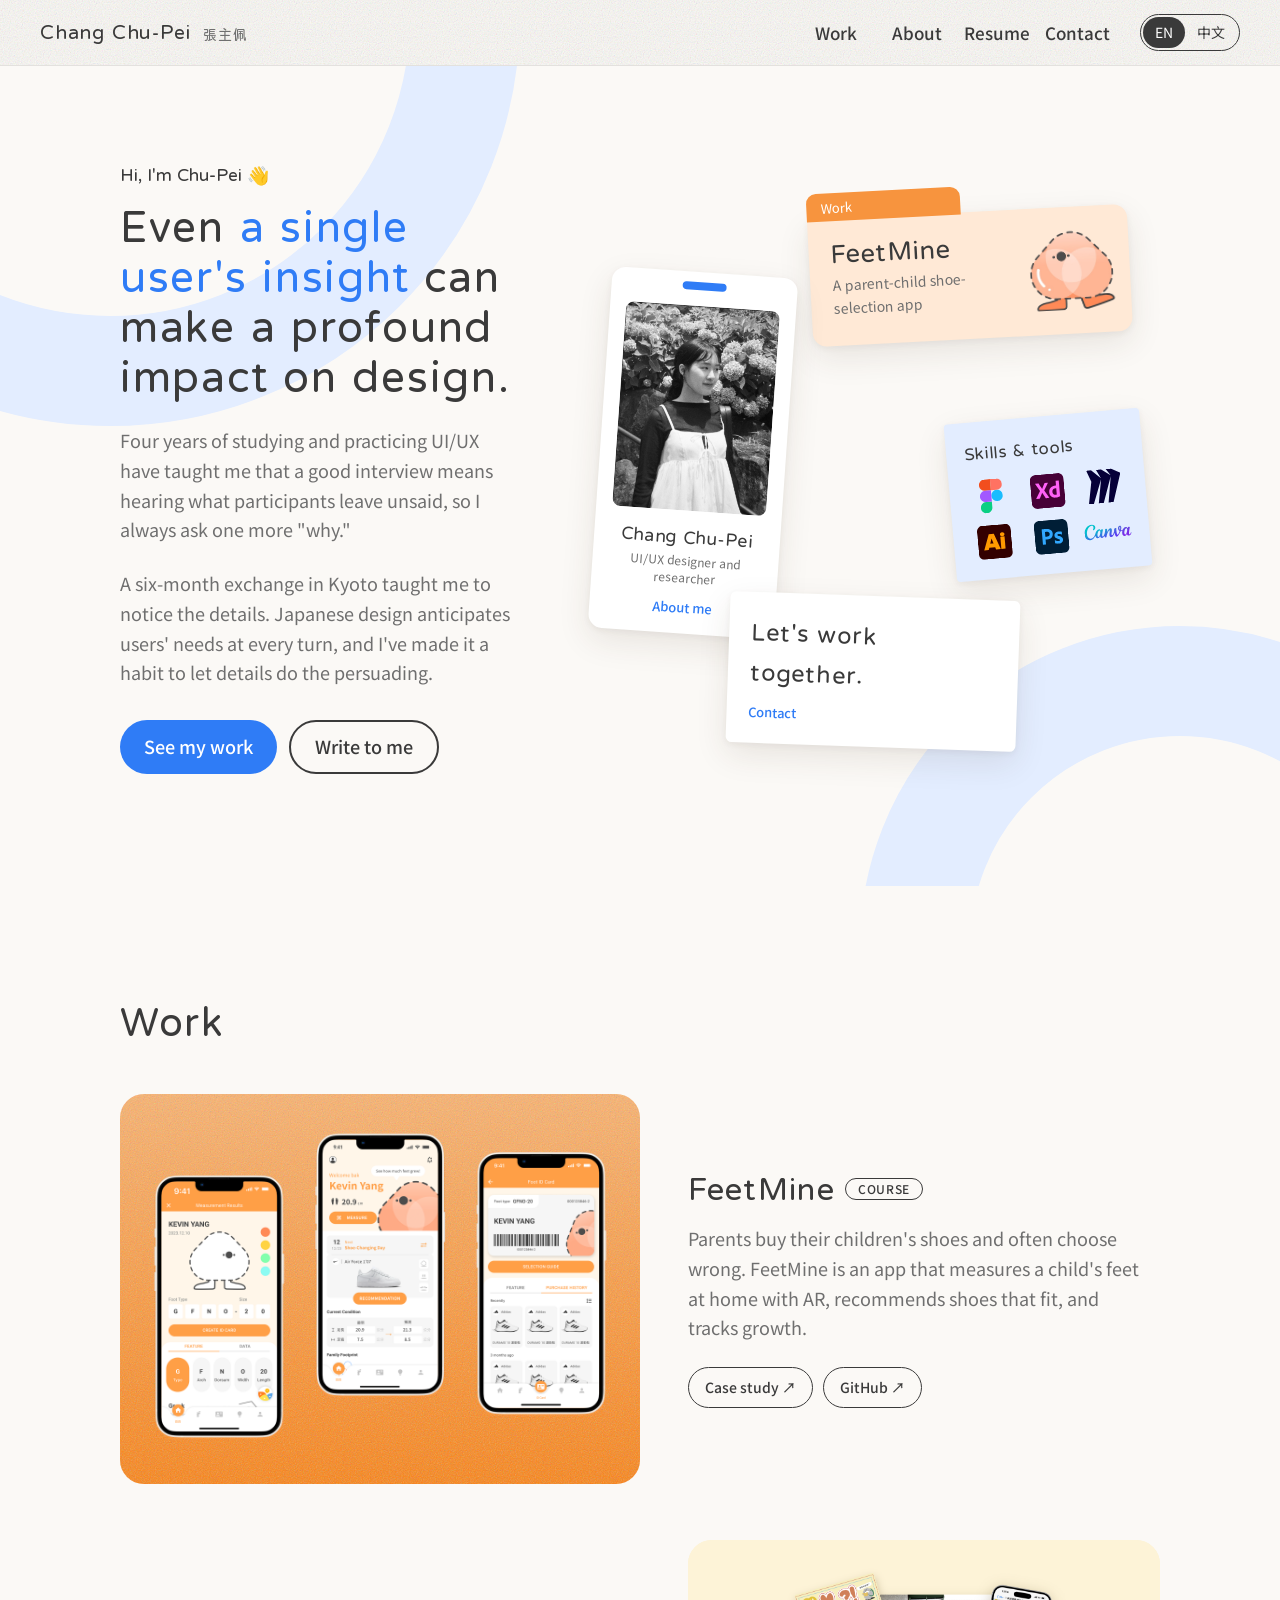
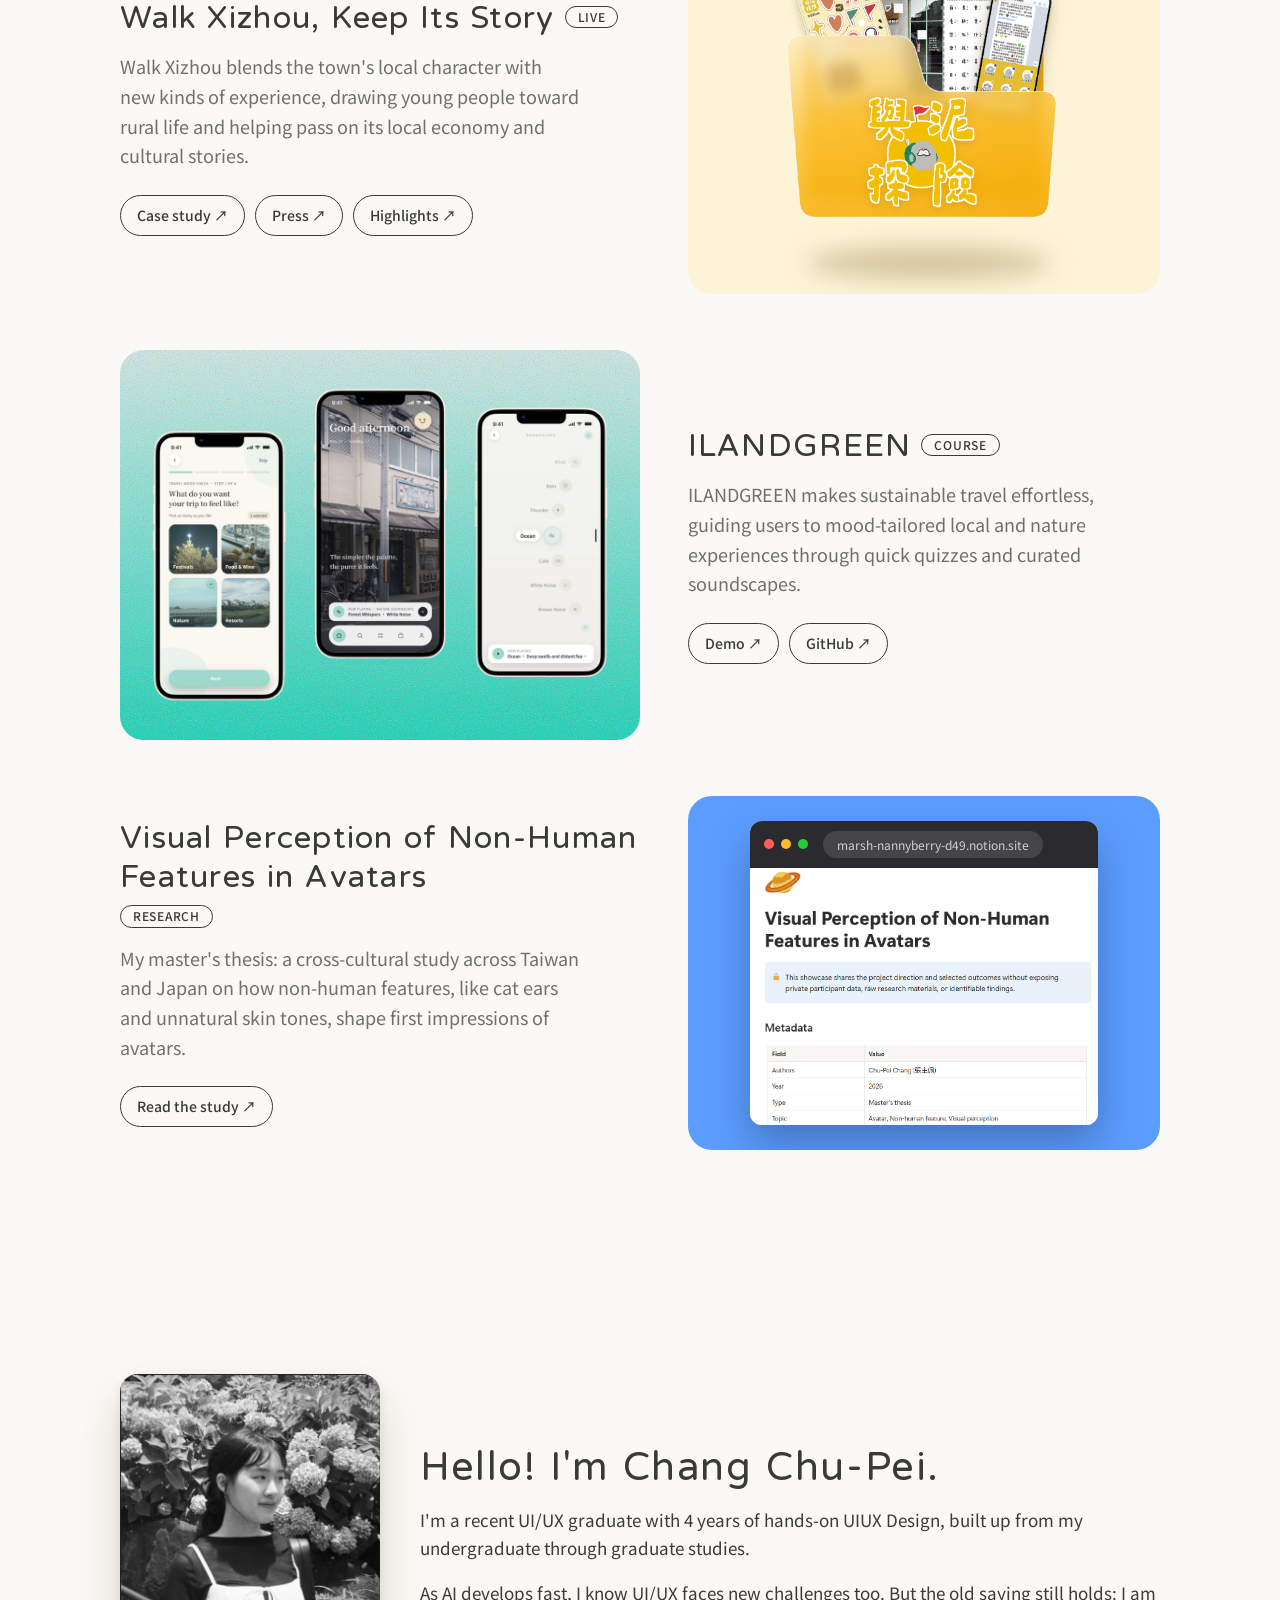
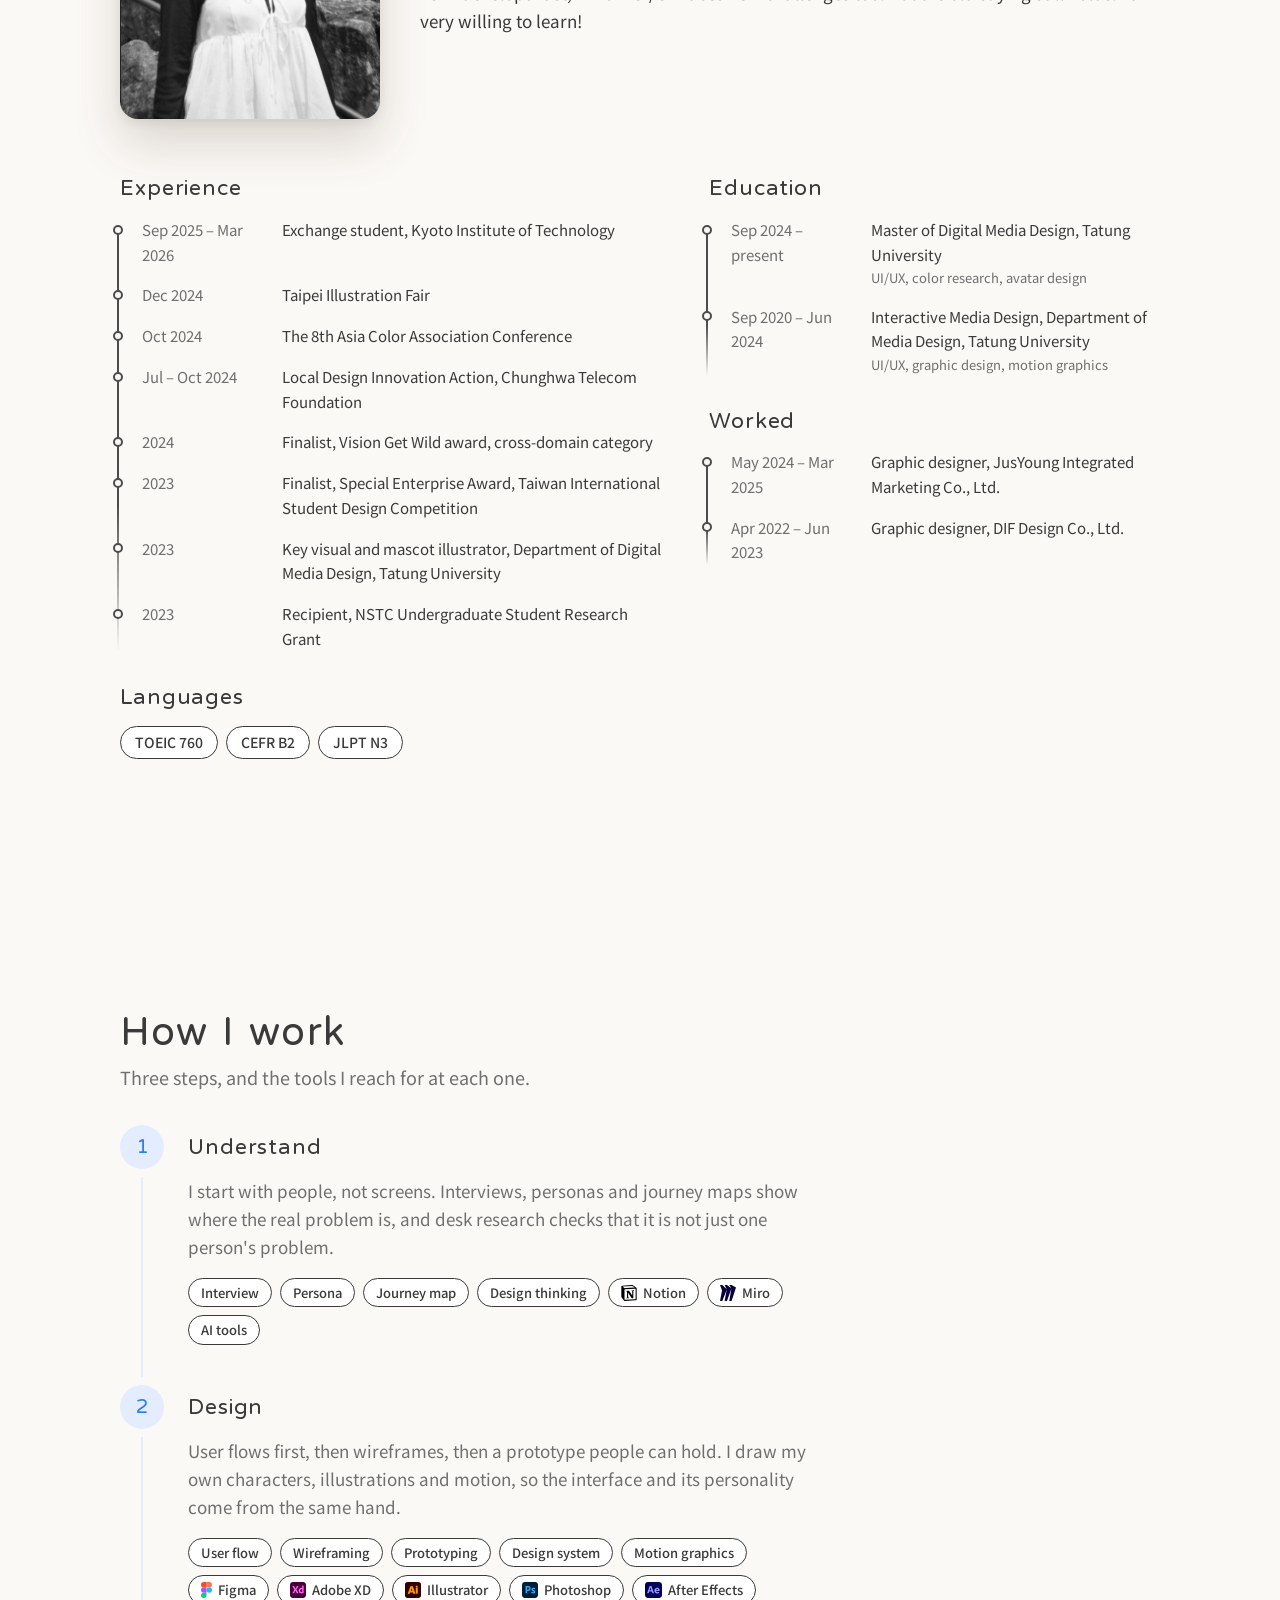
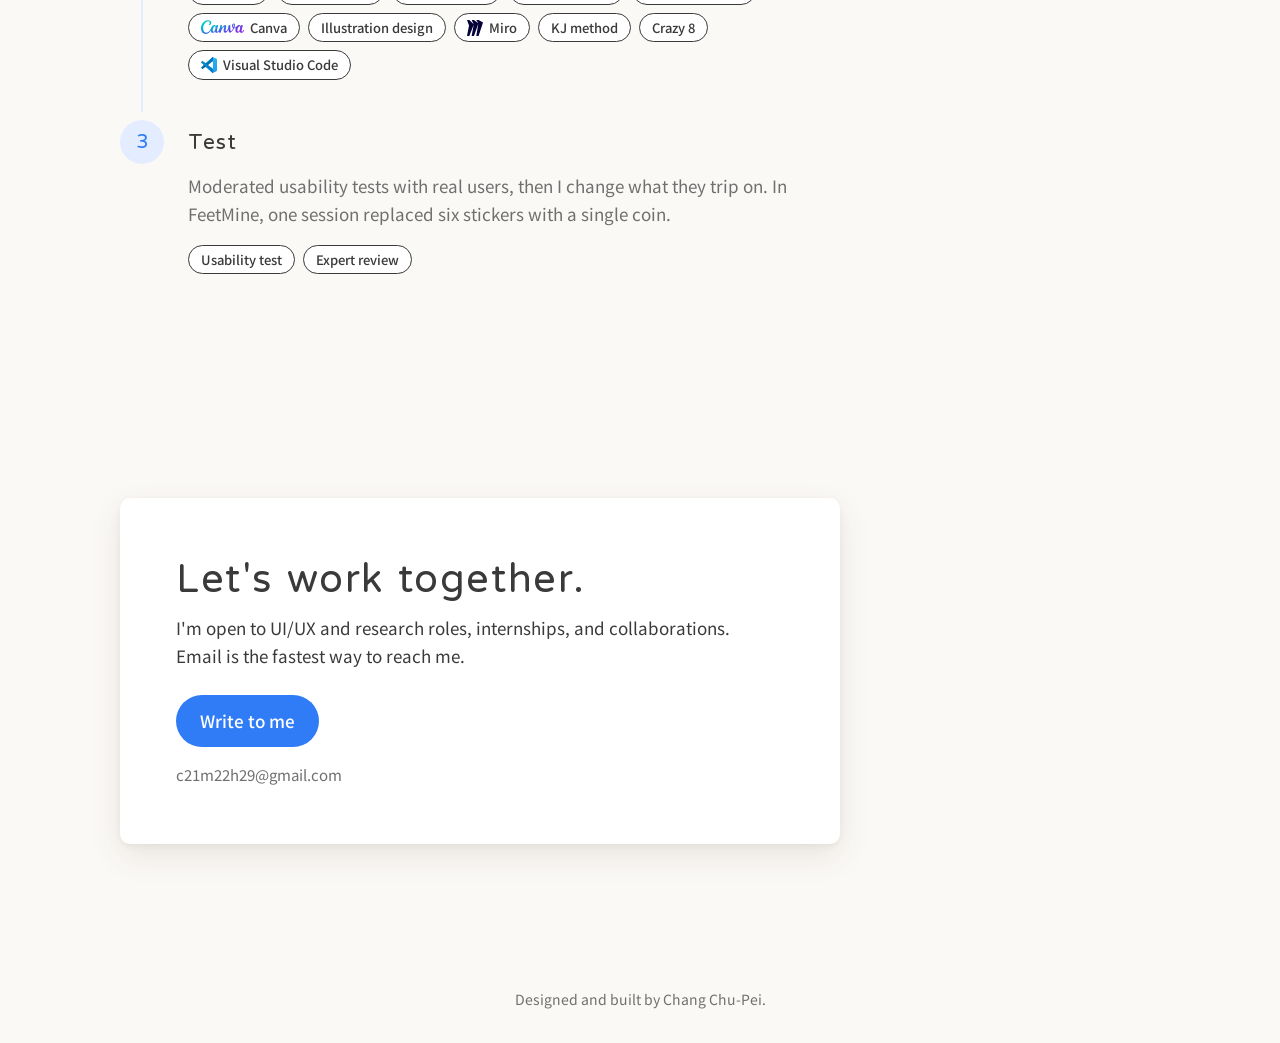
==== index.html @ 6559df9b "Move the loose root into folders The root held 22 entries: page files, scripts, stylesheets, a stray" ====
<!DOCTYPE html>
<html lang="en">
<head>
  <meta charset="utf-8">
  <meta name="viewport" content="width=device-width, initial-scale=1">
  <title>Chang Chu-Pei 張主佩, UI/UX designer and researcher</title>
  <meta name="description" content="Portfolio of Chang Chu-Pei, UI/UX designer and researcher in Taipei.">
  <link rel="preconnect" href="https://fonts.gstatic.com" crossorigin>
  <link href="https://fonts.googleapis.com/css2?family=Huninn&family=Noto+Sans+TC:wght@400;500&display=swap" rel="stylesheet">
  <link rel="stylesheet" href="css/style.css">
</head>
<body>
  <!-- The home page: the desk, the list of projects, and the profile (about, skills, contact).
       Every element with data-text="a.b.c" gets its words from content.js (data-html for the one string with <em> in it).
       Lists (project cards, timeline, skills) are drawn by home.js into the empty elements with an id. -->

  <a class="skip" href="#work" data-text="site.skip"></a>

  <!-- The top bar and the footer are drawn by renderChrome() in site.js, so they exist once
       for the whole site rather than four times. Leave these two elements empty. -->
  <header class="topbar"></header>

  <main id="top">

    <!-- The desk. Four objects, each one leads to a section. On wide screens you can drag them. -->
    <section class="desk" aria-labelledby="headline">
      <div class="wrap desk-grid">
        <div class="desk-copy">
          <p class="greeting" data-text="desk.greeting"></p>
          <h1 id="headline" data-html="desk.headline"></h1>
          <div id="desk-intro"></div>
          <p class="actions">
            <a class="button" href="#work" data-text="desk.cta"></a>
            <a class="button outline" href="#contact" data-text="contact.button"></a>
          </p>
        </div>

        <div class="desk-objects">
          <!-- The folder shows the featured project (the first one in content.js). The mascot is a sticker. -->
          <a class="object folder" href="#work" draggable="false">
            <span class="folder-tab" data-text="work.title"></span>
            <span class="folder-title" data-text="project.name"></span>
            <span class="folder-title folder-title-zh" data-text="project.nameZh"></span>
            <span class="folder-caption" data-text="project.summary"></span>
            <img class="folder-mascot" src="img/site/mascot.png" width="363" height="342" alt="" draggable="false">
          </a>

          <a class="object badge" href="#about" draggable="false">
            <img src="img/site/profile.jpg" width="527" height="700" data-alt="about.photoAlt" alt="" draggable="false">
            <span class="badge-name" data-text="site.name"></span>
            <span class="badge-role" data-text="site.role"></span>
            <span class="object-link" data-text="desk.badge.tab"></span>
          </a>

          <a class="object note" href="#skills" draggable="false">
            <span class="note-title" data-text="desk.note.tab"></span>
            <ul class="note-logos" id="note-logos"></ul>
          </a>

          <a class="object postcard" href="#contact" draggable="false">
            <span class="postcard-body" data-text="desk.postcard.body"></span>
            <span class="object-link" data-text="desk.postcard.tab"></span>
          </a>
        </div>
      </div>
    </section>

    <!-- Work: one full-width section per project, image on one side and the title, badge, blurb and links on the other. -->
    <section id="work" class="section" aria-labelledby="work-title">
      <div class="wrap">
        <h2 id="work-title" data-text="work.title"></h2>
        <div class="work-list" id="work-grid"></div>
      </div>
    </section>

    <section id="about" class="section" aria-labelledby="about-title">
      <div class="wrap">
        <div class="about-grid">
          <figure><img src="img/site/profile.jpg" width="527" height="700" data-alt="about.photoAlt" alt=""></figure>
          <div>
            <h2 id="about-title" data-text="about.greeting"></h2>
            <div id="bio"></div>
          </div>
        </div>
        <div class="cv">
          <div>
            <h3 data-text="about.experienceTitle"></h3>
            <ol class="timeline" id="experience"></ol>
            <h3 data-text="about.languagesTitle"></h3>
            <ul class="tags" id="languages"></ul>
          </div>
          <div>
            <h3 data-text="about.educationTitle"></h3>
            <ol class="timeline" id="education"></ol>
            <h3 data-text="about.workTitle"></h3>
            <ol class="timeline" id="work-history"></ol>
          </div>
        </div>
      </div>
    </section>

    <section id="skills" class="section" aria-labelledby="skills-title">
      <div class="wrap">
        <h2 id="skills-title" data-text="skills.title"></h2>
        <p class="lead" data-text="skills.lead"></p>
        <ol class="steps" id="steps"></ol>
      </div>
    </section>

    <section id="contact" class="section" aria-labelledby="contact-title">
      <div class="wrap">
        <div class="postcard-big">
          <h2 id="contact-title" data-text="contact.title"></h2>
          <p data-text="contact.body"></p>
          <a class="button" id="mail-link" href="#"><span data-text="contact.button"></span></a>
          <p class="email" data-text="site.email"></p>
        </div>
      </div>
    </section>

  </main>

  <footer></footer>

  <script src="js/content.js"></script>
  <script src="js/site.js"></script>
  <script src="js/home.js"></script>
</body>
</html>
---- css/style.css ----
/* style.css — colors, fonts and layout for the whole site.
   The variables at the top are the design tokens. Change a color here and it changes everywhere.
   Rules are written for phones first. The @media (min-width: …) blocks at the end add the wider layouts. */

:root {
  --paper: #fbf9f6;
  --ink: #3a3a3a;
  --ink-soft: #6f6f6f;
  --line: rgba(58, 58, 58, 0.12);
  --card: #ffffff;
  --blue: #2f7cf6;                  /* the site's own colour */
  --blue-wash: #e3edff;
  --accent: var(--blue);            /* the current section's colour; project pages and cards set their own */
  --accent-wash: var(--blue-wash);
  --shadow: 0 12px 32px rgba(70, 50, 30, 0.10), 0 2px 6px rgba(70, 50, 30, 0.06);
  --shadow-lifted: 0 24px 48px rgba(70, 50, 30, 0.18), 0 4px 10px rgba(70, 50, 30, 0.08);
  --font-display: "Huninn", "Noto Sans TC", system-ui, sans-serif;
  --font-body: "Noto Sans TC", system-ui, sans-serif;
  --radius: 18px;
  --gutter: clamp(16px, 4vw, 40px);
  /* A tileable grain, for glass panels and coloured backgrounds. Each place that uses it sets its own opacity. */
  --noise: url("data:image/svg+xml,%3Csvg xmlns='http://www.w3.org/2000/svg'%3E%3Cfilter id='n'%3E%3CfeTurbulence type='fractalNoise' baseFrequency='0.85' numOctaves='3' stitchTiles='stitch'/%3E%3C/filter%3E%3Crect width='100%25' height='100%25' filter='url(%23n)'/%3E%3C/svg%3E");
}

/* ---------- Base ---------- */

*, *::before, *::after { box-sizing: border-box; }
html { scroll-behavior: smooth; }
body {
  margin: 0;
  font: 400 17px/1.65 var(--font-body);
  color: var(--ink);
  background: var(--paper);
}
img { max-width: 100%; height: auto; display: block; }
figure { margin: 0; }
ul, ol { margin: 0; padding: 0; list-style: none; }
h1, h2, h3, h4,
.brand, .folder-title, .badge-name, .note-title, .postcard-body {
  font-family: var(--font-display);
  letter-spacing: 0.04em;
}
h1, h2, h3, h4 { font-weight: 400; line-height: 1.2; margin: 0; }
h1 { font-size: clamp(32px, 3.4vw, 48px); line-height: 1.15; }
h2 { font-size: clamp(28px, 3.4vw, 40px); }
h3 { font-size: 26px; }
h4 { font-size: 21px; }
p { margin: 0 0 1em; max-width: 64ch; }
a { color: var(--accent); }
button { font: inherit; color: inherit; }
:focus-visible { outline: 3px solid var(--accent); outline-offset: 3px; }

.wrap { max-width: 1120px; margin-inline: auto; padding-inline: var(--gutter); }
.section { padding-block: clamp(64px, 9vw, 112px); }

.skip {
  position: absolute; top: -60px; left: 16px; z-index: 100;
  padding: 8px 14px; border-radius: 8px; background: var(--ink); color: #fff;
}
.skip:focus { top: 12px; }

/* ---------- Top bar ---------- */

.topbar {
  position: sticky; top: 0; z-index: 50;
  display: flex; flex-wrap: wrap; align-items: center; gap: 12px 24px;
  padding: 14px var(--gutter);
  background: color-mix(in srgb, var(--paper) 50%, transparent);
  backdrop-filter: blur(16px);
  -webkit-backdrop-filter: blur(16px);
  border-bottom: 1px solid var(--line);
}
/* A little grain over the glass blur, so the bar reads as textured rather than flat. */
.topbar::before {
  content: "";
  position: absolute; inset: 0; z-index: -1;
  background-image: var(--noise);
  background-size: 200px 200px;
  opacity: 0.3;
  pointer-events: none;
}
/* The name at the left; the section links and the language switch together at the right.
   The links have a fixed width, so the switch stays put when the words change length. */
.brand { margin-right: auto; font-size: 20px; color: var(--ink); text-decoration: none; }
.brand small { font-size: 14px; color: var(--ink-soft); margin-left: 6px; }
.topbar nav { display: flex; gap: 4px; }
.topbar nav a { min-width: 4.5em; padding: 4px 0; text-align: center; color: var(--ink); text-decoration: none; font-weight: 500; }
.topbar nav a:hover { color: var(--blue); }
.lang { display: flex; padding: 2px; border: 1.5px solid var(--ink); border-radius: 999px; }
.lang button { padding: 4px 12px; border: 0; border-radius: 999px; background: none; font-size: 14px; cursor: pointer; }
.lang button[aria-pressed="true"] { background: var(--ink); color: #fff; }
/* On phones the name takes the first row; the links and the language switch share the second. */
@media (max-width: 639px) {
  .topbar { gap: 8px 12px; }
  .brand { flex-basis: 100%; }
  .topbar nav { gap: 12px; font-size: 15px; }
  .topbar nav a { min-width: 0; }
  .lang { margin-left: auto; }
  .lang button { padding: 4px 10px; }
}

/* ---------- The desk ---------- */

.desk, .project { position: relative; overflow: hidden; }
.desk-grid { display: grid; gap: 40px; padding-block: 48px; }
.desk-copy { position: relative; z-index: 1; }
.desk-copy p { margin-top: 24px; font-size: 18px; color: var(--ink-soft); max-width: 40ch; }
.desk-copy .greeting { margin: 0 0 12px; font-family: var(--font-display); color: var(--ink); }
h1 em { font-style: normal; color: var(--blue); }
.actions { display: flex; flex-wrap: wrap; gap: 12px; }

/* The big pale rings behind the desk and the project, like the arcs in the FeetMine slides. */
.desk::before, .desk::after, .project::before {
  content: ""; position: absolute; pointer-events: none;
  border-radius: 50%; border: 110px solid var(--accent-wash);
}
.desk::before { width: 820px; height: 820px; top: -460px; left: -300px; }
.desk::after { width: 640px; height: 640px; bottom: -380px; right: -220px; }
.project::before { width: 720px; height: 720px; top: -320px; right: -300px; }

/* On phones the four objects form a grid. On wide screens (end of file) they scatter across the desk. */
.desk-objects { position: relative; z-index: 1; display: grid; grid-template-columns: 1fr 1fr; gap: 18px; }

/* One object on the desk. It is a link, so it also works with the keyboard. */
.object {
  position: relative; display: block;
  color: var(--ink); text-decoration: none;
  background: var(--card); box-shadow: var(--shadow);
  transition: box-shadow 0.2s, scale 0.2s;
}
.object:hover, .object:focus-visible, .object.lifted { scale: 1.03; box-shadow: var(--shadow-lifted); }
.object.lifted { cursor: grabbing; scale: 1.05; }
.object-link { display: block; margin-top: 10px; font-size: 13px; font-weight: 500; color: var(--blue); }
.folder-title, .folder-caption, .badge-name, .badge-role, .note-title, .postcard-body { display: block; }
@keyframes drop {
  from { opacity: 0; translate: 0 -40px; rotate: 0deg; }
}
/* The bob uses transform, not translate, because dragging sets translate by hand (home.js). */
@keyframes float {
  50% { transform: translateY(-7px); }
}

/* The work folder. home.js gives it the newest project's colours. */
.folder {
  grid-column: 1 / -1;
  padding: 22px 22px 26px;
  border-radius: 0 14px 14px 14px;
  background: var(--accent-wash);
}
.folder::before {
  content: ""; position: absolute; top: -26px; left: 0;
  width: 48%; height: 28px;
  background: var(--accent); border-radius: 10px 10px 0 0;
}
.folder-tab { position: absolute; top: -22px; left: 14px; font-size: 13px; color: #fff; }
.folder-title { max-width: 66%; font-size: 26px; line-height: 1.1; }
html[lang="en"] .folder-title-zh { display: none; } /* the Chinese project name only shows in the Chinese version */
.folder-caption { margin-top: 4px; font-size: 14px; color: var(--ink-soft); max-width: 62%; }
.folder-mascot { position: absolute; right: 16px; top: 0; bottom: 0; margin: auto 0; width: 84px; } /* top and bottom 0 with auto margins: centred in the folder */

/* The lanyard badge. */
.badge { padding: 28px 16px 16px; border-radius: 14px; text-align: center; }
.badge::before {
  content: ""; position: absolute; top: 10px; left: 50%; translate: -50% 0;
  width: 44px; height: 8px; border-radius: 4px; background: var(--blue);
}
.badge img { width: 100%; aspect-ratio: 3 / 4; object-fit: cover; border-radius: 8px; margin-top: 6px; }
.badge-name { margin-top: 12px; font-size: 18px; }
.badge-role { font-size: 12px; line-height: 1.4; color: var(--ink-soft); }

/* The sticky note: a title and a grid of tool logos. */
.note { display: grid; grid-template-rows: auto 1fr; padding: 18px 18px 20px; border-radius: 4px; background: var(--blue-wash); }
.note-title { margin-bottom: 12px; font-size: 17px; }
.note-logos { display: grid; grid-template-columns: repeat(2, 1fr); gap: 12px 10px; align-content: space-evenly; } /* on phones the card is as tall as the badge beside it, so the logos spread out to fill it */
.note-logos img { width: 100%; height: 48px; object-fit: contain; } /* contain: the Canva wordmark is wide, the others are square */

/* The postcard. */
.postcard { grid-column: 1 / -1; padding: 20px 22px; border-radius: 6px; }
.postcard-body { font-size: 24px; }

/* ---------- Work: one full-width section per project (home page) ---------- */

#work-title { margin-bottom: 48px; }
.lead { margin: 8px 0 32px; font-size: 18px; color: var(--ink-soft); }
.work-list { display: flex; flex-direction: column; gap: 56px; }
/* One project: its image, then its title, status, blurb and links. Side by side on wider screens (below). */
.work-item { display: grid; gap: 24px; }
.work-visual {
  position: relative;
  display: flex; align-items: center; justify-content: center;
  aspect-ratio: 4 / 3; border-radius: 24px; overflow: hidden;
  text-decoration: none; color: inherit; /* it's a link now, wrapping the image */
}
.work-visual img { position: relative; z-index: 1; width: 100%; height: 100%; transition: transform 300ms ease-out; }
.work-visual:hover img { transform: scale(1.05); } /* the frame above clips it, like a Figma dissolve-timed hover */
/* A grainy backdrop behind a project image with transparent areas, like FeetMine's cut-out phone screens. */
.work-visual.has-noise::before {
  content: "";
  position: absolute; inset: 0;
  background-image: var(--noise);
  background-size: 200px 200px;
  opacity: var(--noise-opacity, 0.4);
  pointer-events: none;
}
.work-visual-fallback {
  display: flex; align-items: center; justify-content: center;
  width: 100%; height: 100%; padding: 16px;
  font-family: var(--font-display); font-size: clamp(22px, 3vw, 30px); letter-spacing: 0.04em;
  color: #fff; text-align: center;
}
/* A browser-window mockup, for a project shown as a live page (e.g. a Notion write-up) rather than app screens. */
.browser-mock {
  height: 86%; aspect-ratio: 939 / 823;
  display: flex; flex-direction: column;
  background: #fff; border-radius: 12px; overflow: hidden;
  box-shadow: 0 20px 40px rgba(0, 0, 0, 0.25);
}
.browser-mock-bar { display: flex; align-items: center; gap: 7px; padding: 10px 14px; background: #2b2b2f; flex-shrink: 0; }
.browser-mock-dot { width: 10px; height: 10px; border-radius: 50%; }
.browser-mock-url {
  margin-left: 8px; padding: 4px 14px; border-radius: 999px;
  background: rgba(255, 255, 255, 0.12); color: rgba(255, 255, 255, 0.75);
  font-size: 12px; font-family: var(--font-body);
}
.browser-mock img { display: block; width: 100%; height: auto; }
.work-body h3 { display: flex; flex-wrap: wrap; align-items: center; gap: 10px; font-size: clamp(24px, 3vw, 32px); }
.work-body p { margin: 16px 0 0; color: var(--ink-soft); font-size: 18px; max-width: 46ch; }
.badge-pill {
  padding: 3px 12px; border: 1.5px solid var(--ink); border-radius: 999px;
  font-family: var(--font-body); font-size: 12px; font-weight: 500; letter-spacing: 0.06em;
}
.work-links { display: flex; flex-wrap: wrap; gap: 10px; margin-top: 24px; }
.pill-link {
  padding: 8px 16px; border: 1.5px solid var(--ink); border-radius: 999px;
  color: var(--ink); font-size: 14px; font-weight: 500; text-decoration: none;
}
.pill-link:hover { background: var(--paper); }

/* ---------- Work: a project page ---------- */

/* project.js sets --accent and --accent-wash on .project from content.js. */
.project > .wrap { position: relative; }
.back { display: inline-block; margin-bottom: 28px; font-weight: 500; }

/* The hero: an eyebrow, the project's headline and blurb, and a stats card (project.stats). */
.case-hero { display: grid; gap: 28px; margin-bottom: 40px; }
.case-hero .actions { margin-top: 8px; }
.case-eyebrow {
  margin: 0 0 12px; font-family: var(--font-body); font-size: 13px; font-weight: 700;
  letter-spacing: 0.08em; text-transform: uppercase; color: var(--accent);
}
.case-meta {
  align-self: start; padding: 24px; border-radius: var(--radius);
  background: var(--card); border: 1px solid var(--line); box-shadow: var(--shadow);
}
.case-meta dt { font-size: 12px; font-weight: 700; letter-spacing: 0.06em; text-transform: uppercase; color: var(--accent); }
.case-meta dt:not(:first-child) { margin-top: 16px; }
.case-meta dd { margin: 4px 0 0; font-size: 16px; }

.cover { margin-bottom: 64px; }
.tags { display: flex; flex-wrap: wrap; gap: 8px; margin-bottom: 24px; }
.tags li { padding: 4px 14px; border: 1.5px solid var(--ink); border-radius: 999px; background: var(--card); font-size: 14px; font-weight: 500; }
.tags img { display: inline; height: 16px; width: auto; margin-right: 6px; vertical-align: -3px; } /* width: auto lets the Canva wordmark be wide */
.cover img, .about-grid img { border-radius: var(--radius); box-shadow: var(--shadow-lifted); }

/* The phases, one after another. The links at the top glide to each one (site.js). */
.phase-nav { display: flex; flex-wrap: wrap; gap: 8px; margin-bottom: 40px; }
.phase-nav a { padding: 10px 18px; border-radius: 10px; background: var(--accent-wash); color: var(--ink); font-weight: 500; text-decoration: none; }
.phase-nav a:hover { background: var(--accent); color: #fff; }
/* Editorial layout: plain text and CSS/SVG blocks, one after another, no card wrapping the section. */
.phase + .phase { margin-top: 80px; padding-top: 80px; border-top: 1px solid var(--line); }
.phase h3 { margin-bottom: 20px; max-width: 34ch; font-size: clamp(24px, 3vw, 32px); }
.phase-mark {
  display: block; margin-bottom: 10px; font-family: var(--font-body); font-size: 13px; font-weight: 700;
  letter-spacing: 0.08em; text-transform: uppercase; color: var(--accent);
}
.points { display: grid; gap: 12px; margin-bottom: 28px; max-width: 70ch; }
.points li { position: relative; padding-left: 22px; }
.points li::before { content: ""; position: absolute; left: 0; top: 0.6em; width: 9px; height: 9px; border-radius: 50%; background: var(--accent); }
.figures { display: grid; gap: 24px; margin: 32px 0; } /* an exempt real photo or screenshot; a click opens it full size */
.figures img { width: 100%; border-radius: var(--radius); box-shadow: var(--shadow); }
.figures a:hover img { box-shadow: var(--shadow-lifted); }

/* The closing call to action, reusing the site's own contact copy. */
.case-cta { margin-top: 40px; padding: clamp(40px, 6vw, 72px) var(--gutter); border-radius: 32px; background: var(--accent-wash); text-align: center; }
.case-cta .case-eyebrow { text-align: center; }
.case-cta h2 { margin: 0 auto 16px; max-width: 20ch; }
.case-cta .lead { margin-inline: auto; max-width: 50ch; }
.case-cta .actions { justify-content: center; margin-top: 8px; }
.case-cta .button { background: var(--accent); }
.case-cta .button:hover { background: color-mix(in srgb, var(--accent) 85%, black); }

/* ---------- About ---------- */

.about-grid { display: grid; gap: 40px; align-items: center; margin-bottom: 56px; }
.about-grid figure { max-width: 260px; }
.about-grid h2 { margin-bottom: 16px; }
/* Overrides the generic p{max-width:64ch} above, which wrapped bio text ~150px short of the grid column. */
#bio p { max-width: none; }
.cv { display: grid; gap: 48px; }
.cv h3 { margin: 0 0 16px; font-size: 22px; }
.cv h3:not(:first-child) { margin-top: 32px; }
.timeline { display: grid; gap: 16px; padding-left: 22px; position: relative; }
/* The connecting line: a pseudo-element (not border-left) so it can start at the first
   dot's own centre — dots sit at li::before's left:-29px/top:0.45em below — instead of
   running the full height of the box and overshooting above the first dot. */
.timeline::before {
  content: ""; position: absolute; left: -3px; width: 2px;
  top: calc(0.45em + 5px); bottom: 0;
  background: #4C4C4C;
}
/* Masks the bottom of that line to var(--paper), so it reads as a fade instead of a hard stop. */
.timeline::after {
  content: ""; position: absolute; left: -3px; width: 2px;
  top: calc(0.45em + 5px); bottom: 0;
  background: linear-gradient(to bottom, transparent 0%, transparent 65%, var(--paper) 100%);
  pointer-events: none;
}
.timeline li { position: relative; display: grid; gap: 2px; font-size: 15px; }
.timeline li::before {
  content: ""; position: absolute; left: -29px; top: 0.45em; z-index: 1;
  width: 10px; height: 10px; border-radius: 50%;
  border: 2px solid #4C4C4C; background: var(--paper);
}
.timeline .when { color: var(--ink-soft); font-variant-numeric: tabular-nums; }
.timeline .detail { display: block; font-size: 13px; color: var(--ink-soft); }

/* ---------- How I work: three numbered steps joined by a line ---------- */

.steps { display: grid; gap: 40px; counter-reset: step; }
.steps > li { position: relative; padding-left: 68px; }
.steps > li::before {
  counter-increment: step; content: counter(step);
  position: absolute; left: 0; top: 0;
  width: 44px; height: 44px; display: grid; place-items: center;
  border-radius: 50%; background: var(--blue-wash); color: var(--blue);
  font-family: var(--font-display); font-size: 20px;
}
.steps > li:not(:last-child)::after { content: ""; position: absolute; left: 21px; top: 52px; bottom: -32px; width: 2px; background: var(--blue-wash); }
.steps h3 { margin-bottom: 8px; font-size: 22px; line-height: 44px; }
/* The text and its tool chips share one measure (the site's wide reading column, used for
   .points on the project pages too), so the chip row doesn't run wider than the paragraph above it. */
.steps p { color: var(--ink-soft); max-width: 70ch; }
.steps .tags { margin: 0; max-width: 70ch; }
.steps .tags li { font-size: 13px; padding: 3px 12px; }

/* ---------- Contact ---------- */

.postcard-big {
  position: relative; max-width: 720px; padding: clamp(28px, 5vw, 56px);
  background: var(--card); border-radius: 10px; box-shadow: var(--shadow);
}
/* 12ch broke "Let's work together." into two short lines though the card has room for one;
   18ch matches the same heading's width on the case-study CTA (.fm-cta h2). */
.postcard-big h2 { margin-bottom: 12px; max-width: 18ch; }
.button {
  display: inline-block; margin-top: 8px; padding: 12px 24px;
  border-radius: 999px; background: var(--blue); color: #fff;
  font-weight: 500; text-decoration: none;
}
.button:hover { background: color-mix(in srgb, var(--blue) 85%, black); }
.button.outline { background: none; border: 2px solid var(--ink); color: var(--ink); padding-block: 10px; }
.button.outline:hover { background: var(--card); }
.email { margin: 16px 0 0; font-size: 15px; color: var(--ink-soft); }

footer { padding: 32px var(--gutter); font-size: 14px; color: var(--ink-soft); text-align: center; }
footer p { margin: 0; max-width: none; }

/* ---------- Wider screens ---------- */

@media (min-width: 720px) {
  /* The desk: objects scatter at slight angles, drop in once on load, and can be dragged (script.js). */
  .desk-objects { display: block; height: 600px; }
  .object {
    position: absolute;
    rotate: var(--tilt);
    cursor: grab; touch-action: none; user-select: none; -webkit-user-select: none;
    animation: drop 0.7s cubic-bezier(0.2, 0.7, 0.2, 1) backwards, float 3.6s ease-in-out infinite;
    animation-delay: calc(var(--i) * 110ms), calc(var(--i) * -0.9s);
  }
  .object:hover, .object.lifted { animation-play-state: running, paused; } /* holding it stops the bob */
  .folder   { --tilt: -3deg; --i: 0; top: 6%;  left: 40%; width: 320px; }
  .badge    { --tilt: 4deg;  --i: 1; top: 16%; left: 4%;  width: 186px; }
  .note     { --tilt: -5deg; --i: 2; top: 40%; left: 64%; width: 196px; }
  .note-logos { grid-template-columns: repeat(3, 1fr); } /* the note is its own height here, so a tighter grid */
  .note-logos img { height: 34px; }
  .postcard { --tilt: 2deg;  --i: 3; top: 70%; left: 26%; width: 290px; }

  .timeline li { grid-template-columns: 8.5em 1fr; gap: 12px; }
}

@media (min-width: 900px) {
  .desk-grid { grid-template-columns: 5fr 7fr; align-items: center; min-height: min(calc(100vh - 66px), 820px); }
  .about-grid { grid-template-columns: 260px 1fr; }
  .cv { grid-template-columns: 1.2fr 1fr; }
  .work-item { grid-template-columns: 1.1fr 1fr; align-items: center; gap: 48px; }
  .work-item:nth-child(even) .work-visual { order: 2; }
  .work-item:nth-child(even) .work-body { order: 1; }
  .case-hero { grid-template-columns: 1fr 280px; }
  /* .case-hero exists on ilandgreen.html only; the editorial pages use their own .fm-* markup. */
}

@media (prefers-reduced-motion: reduce) {
  html { scroll-behavior: auto; }
  *, *::before, *::after { animation: none !important; transition: none !important; }
}
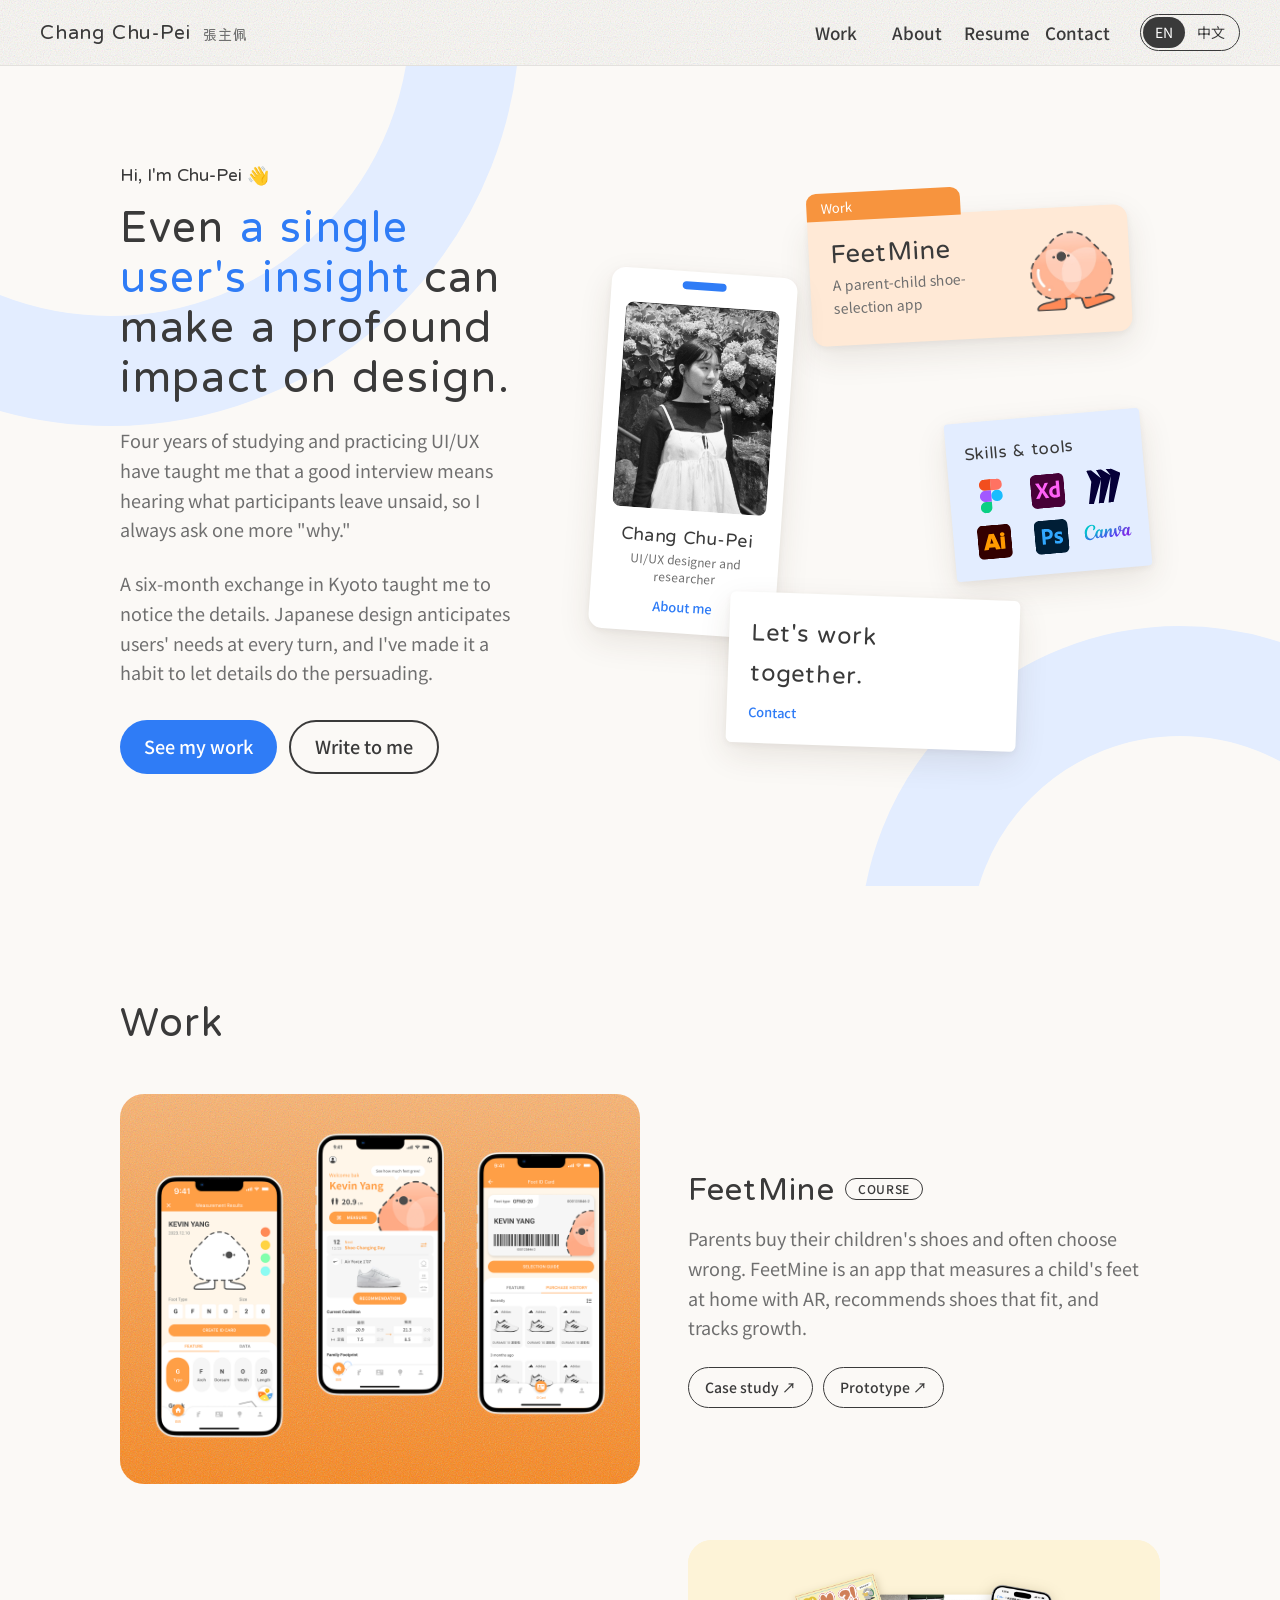
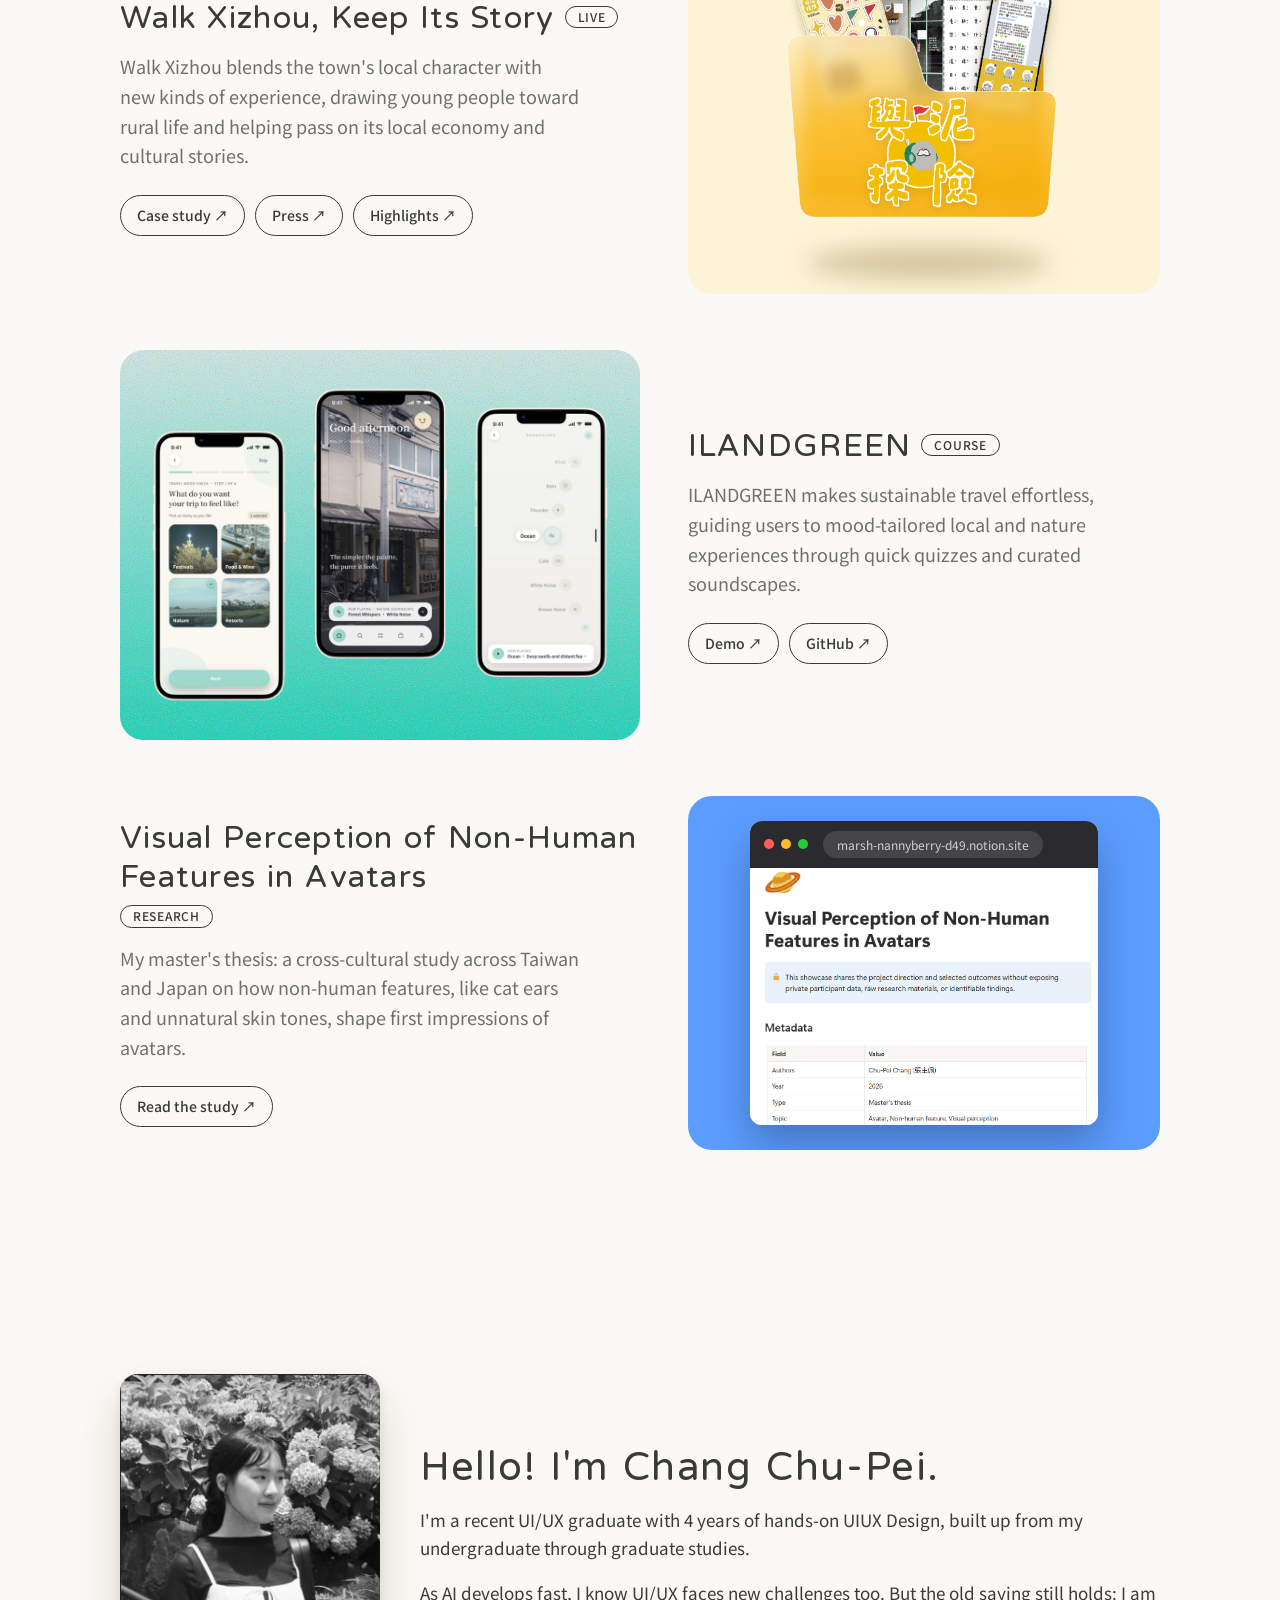
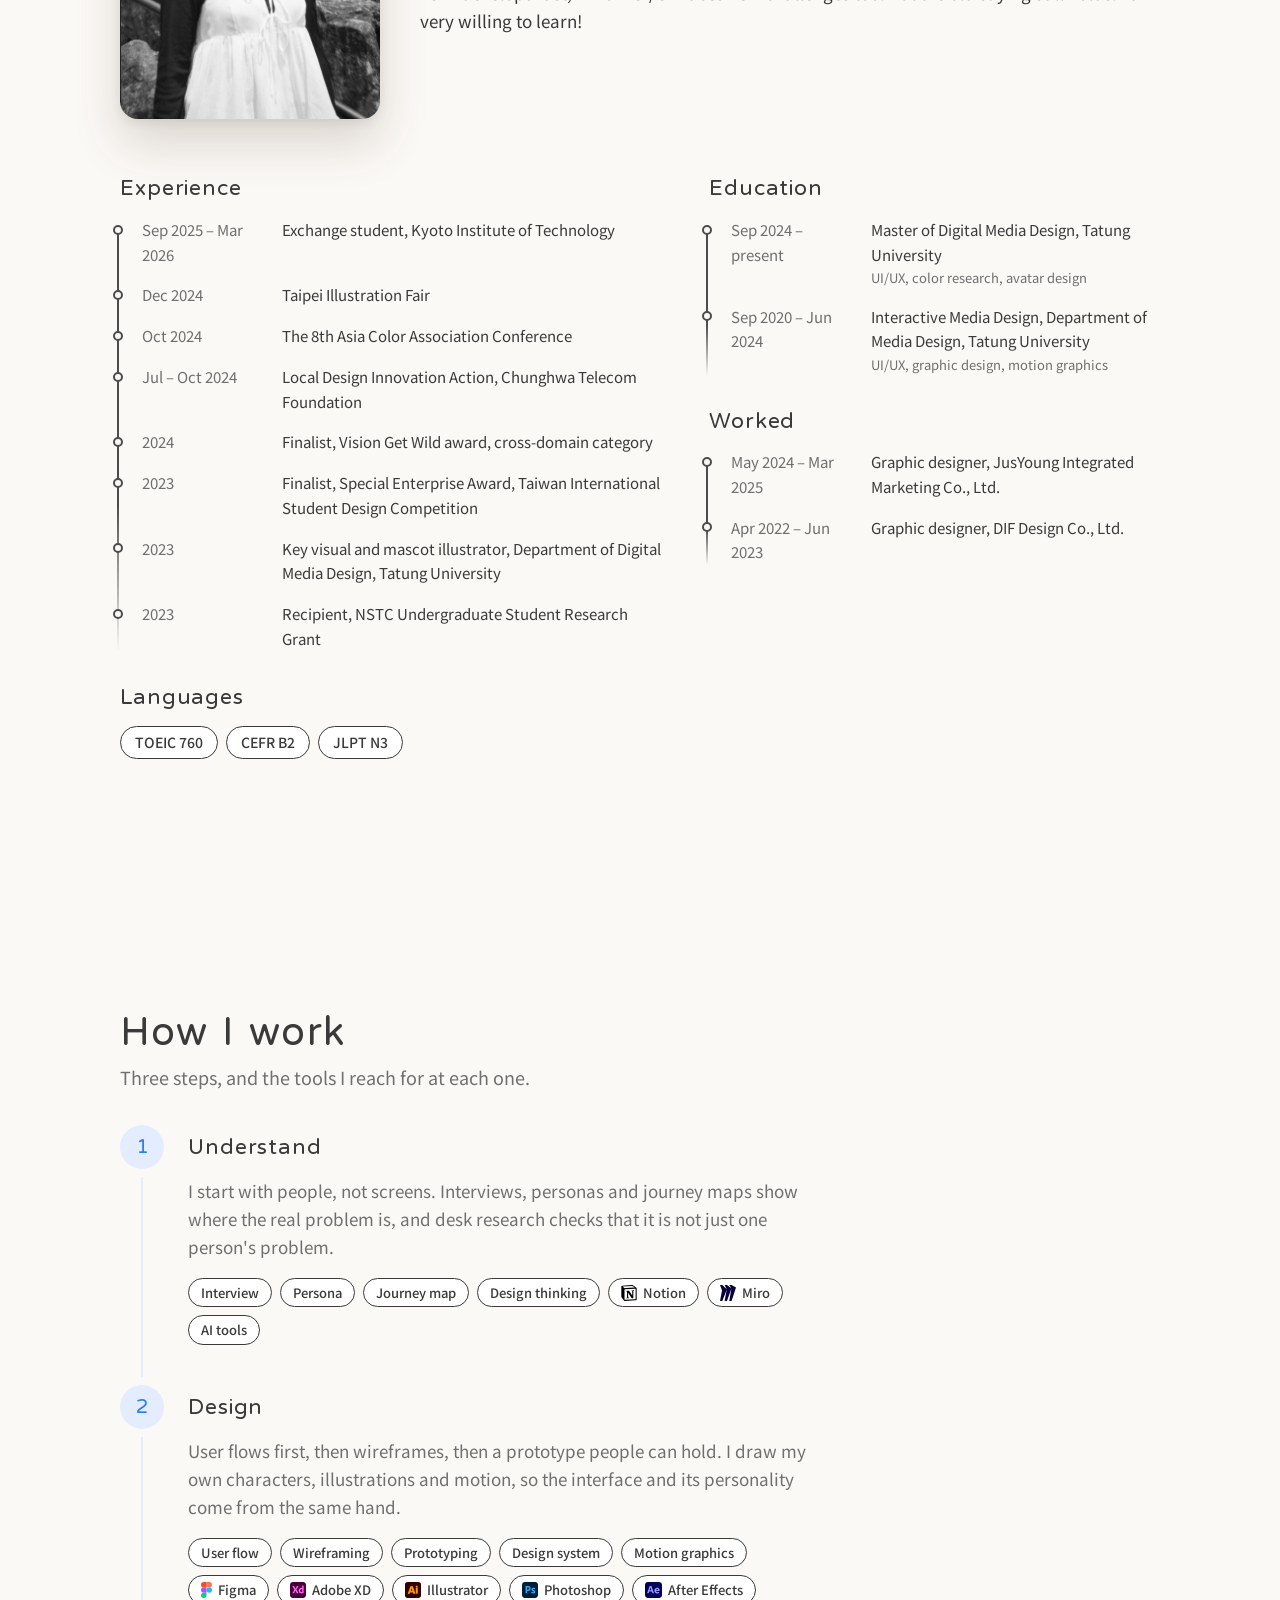
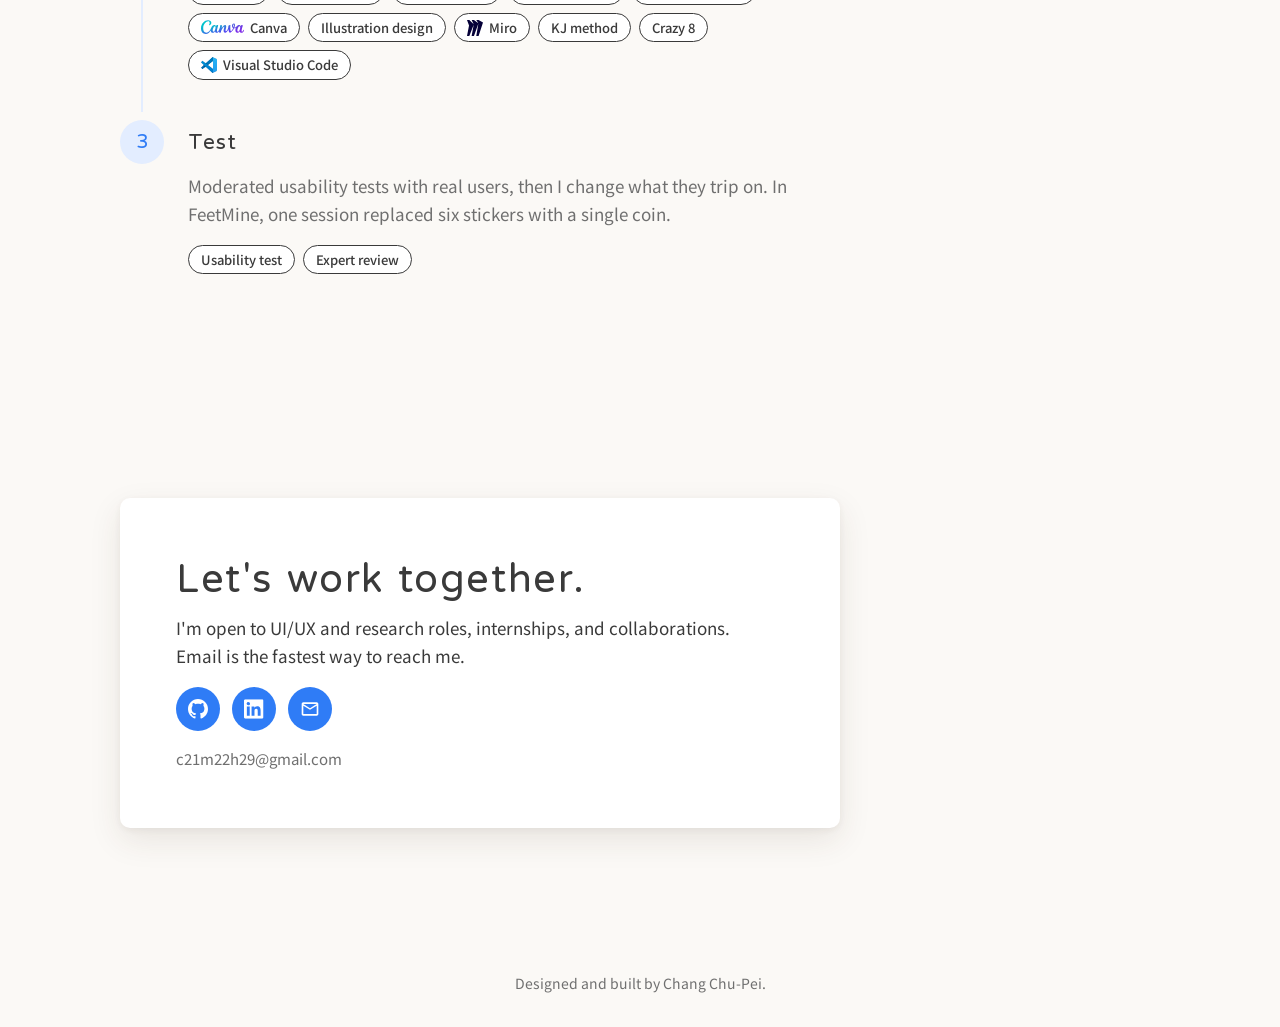
==== commit 892b636b: "Replace the mail button with a GitHub/LinkedIn/mail icon row Blue on the home page, black on the cas" ====
--- a/index.html
+++ b/index.html
@@ -11,8 +11,8 @@
 </head>
 <body>
   <!-- The home page: the desk, the list of projects, and the profile (about, skills, contact).
-       Every element with data-text="a.b.c" gets its words from content.js (data-html for the one string with <em> in it).
-       Lists (project cards, timeline, skills) are drawn by home.js into the empty elements with an id. -->
+       Every element with data-text="a.b.c" gets its words from site-text.js (data-html for the one string with <em> in it).
+       Lists (project cards, timeline, skills) are drawn by js/page-home.js into the empty elements with an id. -->
 
   <a class="skip" href="#work" data-text="site.skip"></a>
 
@@ -36,7 +36,7 @@
         </div>
 
         <div class="desk-objects">
-          <!-- The folder shows the featured project (the first one in content.js). The mascot is a sticker. -->
+          <!-- The folder shows the featured project (the first one in site-text.js). The mascot is a sticker. -->
           <a class="object folder" href="#work" draggable="false">
             <span class="folder-tab" data-text="work.title"></span>
             <span class="folder-title" data-text="project.name"></span>
@@ -112,7 +112,11 @@
         <div class="postcard-big">
           <h2 id="contact-title" data-text="contact.title"></h2>
           <p data-text="contact.body"></p>
-          <a class="button" id="mail-link" href="#"><span data-text="contact.button"></span></a>
+          <div class="social-links">
+            <a class="social-btn" href="https://github.com/Martinachang" target="_blank" rel="noopener"><img src="img/site/github.svg" alt="GitHub" width="20" height="20"></a>
+            <a class="social-btn" href="https://www.linkedin.com/in/martina-chang-9a8652354/" target="_blank" rel="noopener"><img src="img/site/linkedin.svg" alt="LinkedIn" width="20" height="20"></a>
+            <a class="social-btn" id="mail-link" href="#"><img src="img/site/mail.svg" alt="Email" width="20" height="20"></a>
+          </div>
           <p class="email" data-text="site.email"></p>
         </div>
       </div>
@@ -122,8 +126,8 @@
 
   <footer></footer>
 
-  <script src="js/content.js"></script>
+  <script src="site-text.js"></script>
   <script src="js/site.js"></script>
-  <script src="js/home.js"></script>
+  <script src="js/page-home.js"></script>
 </body>
 </html>
--- a/css/style.css
+++ b/css/style.css
@@ -135,12 +135,12 @@
 @keyframes drop {
   from { opacity: 0; translate: 0 -40px; rotate: 0deg; }
 }
-/* The bob uses transform, not translate, because dragging sets translate by hand (home.js). */
+/* The bob uses transform, not translate, because dragging sets translate by hand (js/page-home.js). */
 @keyframes float {
   50% { transform: translateY(-7px); }
 }
 
-/* The work folder. home.js gives it the newest project's colours. */
+/* The work folder. js/page-home.js gives it the newest project's colours. */
 .folder {
   grid-column: 1 / -1;
   padding: 22px 22px 26px;
@@ -238,7 +238,7 @@
 
 /* ---------- Work: a project page ---------- */
 
-/* project.js sets --accent and --accent-wash on .project from content.js. */
+/* js/page-project.js sets --accent and --accent-wash on .project from site-text.js. */
 .project > .wrap { position: relative; }
 .back { display: inline-block; margin-bottom: 28px; font-weight: 500; }
 
@@ -361,6 +361,13 @@
 .button:hover { background: color-mix(in srgb, var(--blue) 85%, black); }
 .button.outline { background: none; border: 2px solid var(--ink); color: var(--ink); padding-block: 10px; }
 .button.outline:hover { background: var(--card); }
+.social-links { display: flex; gap: 12px; margin-top: 8px; }
+.social-btn {
+  display: inline-flex; align-items: center; justify-content: center;
+  width: 44px; height: 44px; border-radius: 999px; background: var(--blue);
+}
+.social-btn:hover { background: color-mix(in srgb, var(--blue) 85%, black); }
+.social-btn img { width: 20px; height: 20px; }
 .email { margin: 16px 0 0; font-size: 15px; color: var(--ink-soft); }
 
 footer { padding: 32px var(--gutter); font-size: 14px; color: var(--ink-soft); text-align: center; }
@@ -369,7 +376,7 @@
 /* ---------- Wider screens ---------- */
 
 @media (min-width: 720px) {
-  /* The desk: objects scatter at slight angles, drop in once on load, and can be dragged (script.js). */
+  /* The desk: objects scatter at slight angles, drop in once on load, and can be dragged (js/site.js). */
   .desk-objects { display: block; height: 600px; }
   .object {
     position: absolute;
@@ -397,7 +404,7 @@
   .work-item:nth-child(even) .work-visual { order: 2; }
   .work-item:nth-child(even) .work-body { order: 1; }
   .case-hero { grid-template-columns: 1fr 280px; }
-  /* .case-hero exists on ilandgreen.html only; the editorial pages use their own .fm-* markup. */
+  /* .case-hero exists on work/ilandgreen/index.html only; the editorial pages use their own .fm-* markup. */
 }
 
 @media (prefers-reduced-motion: reduce) {
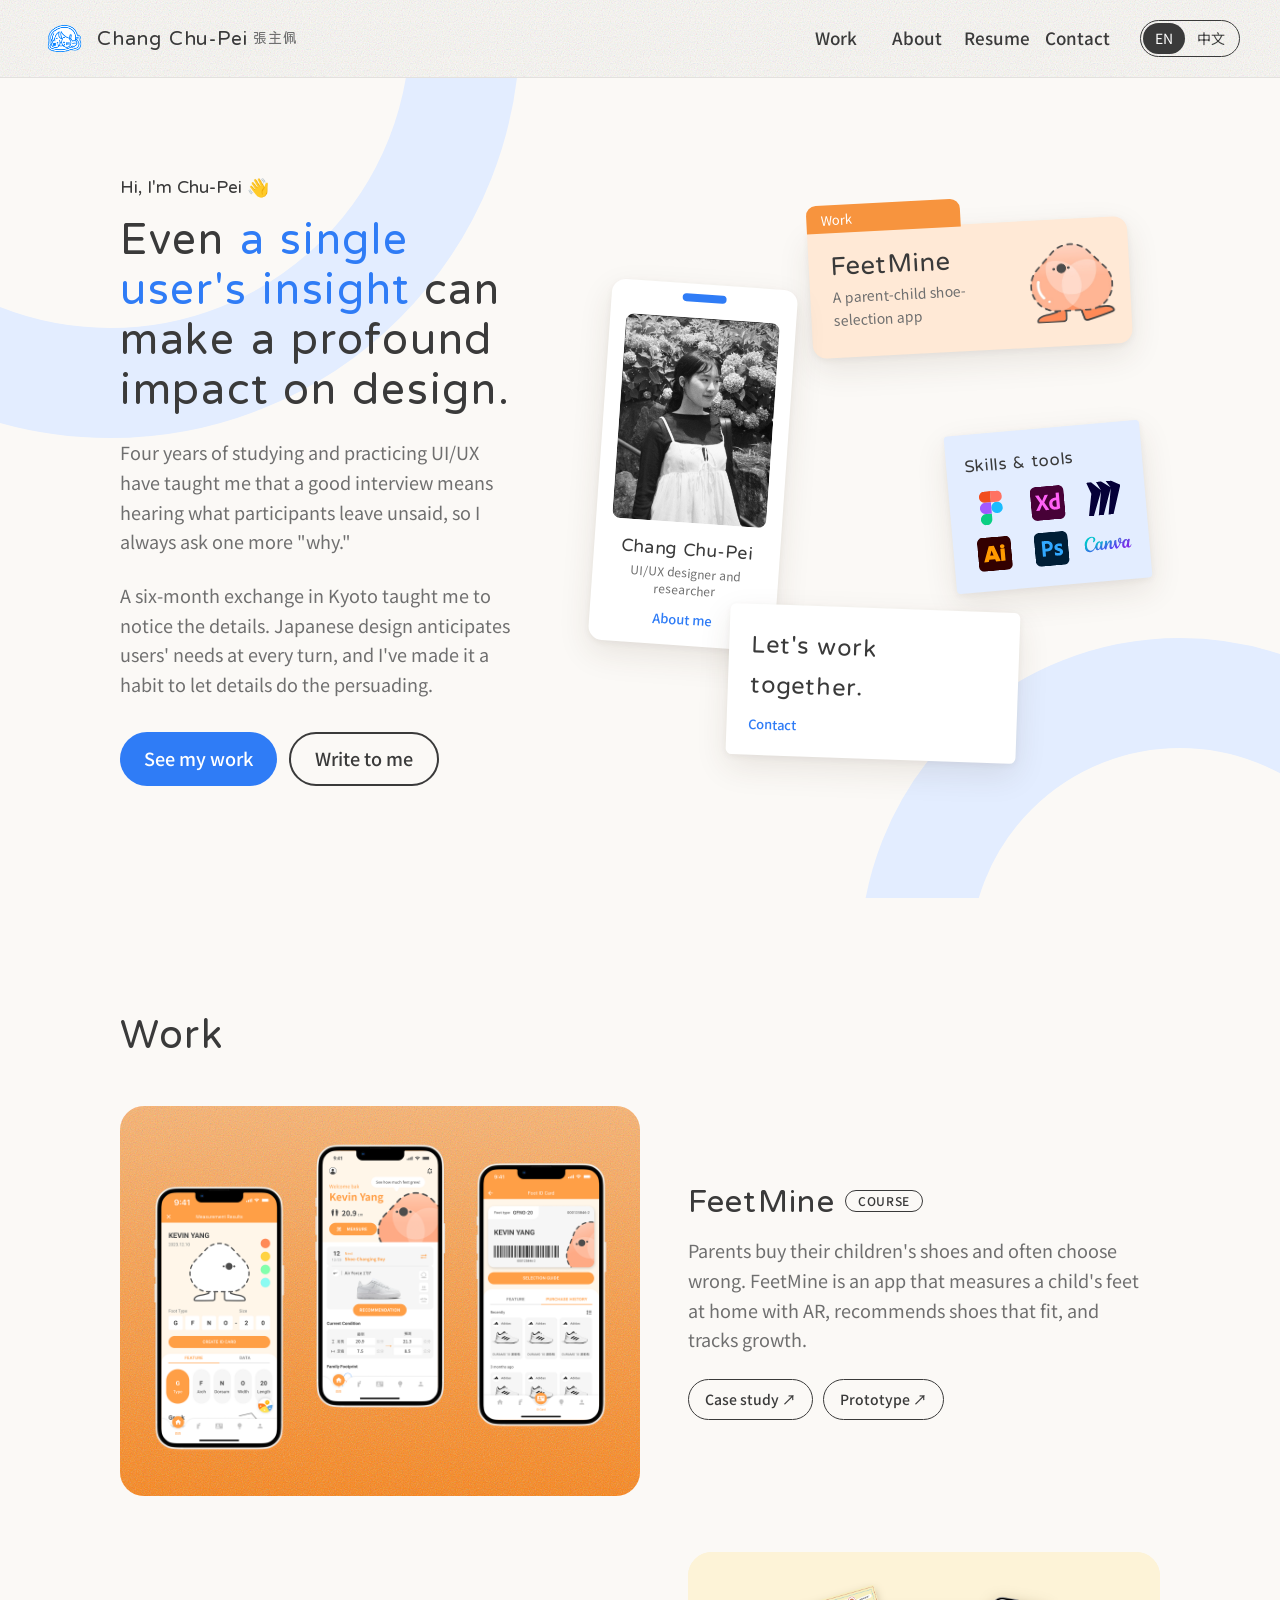
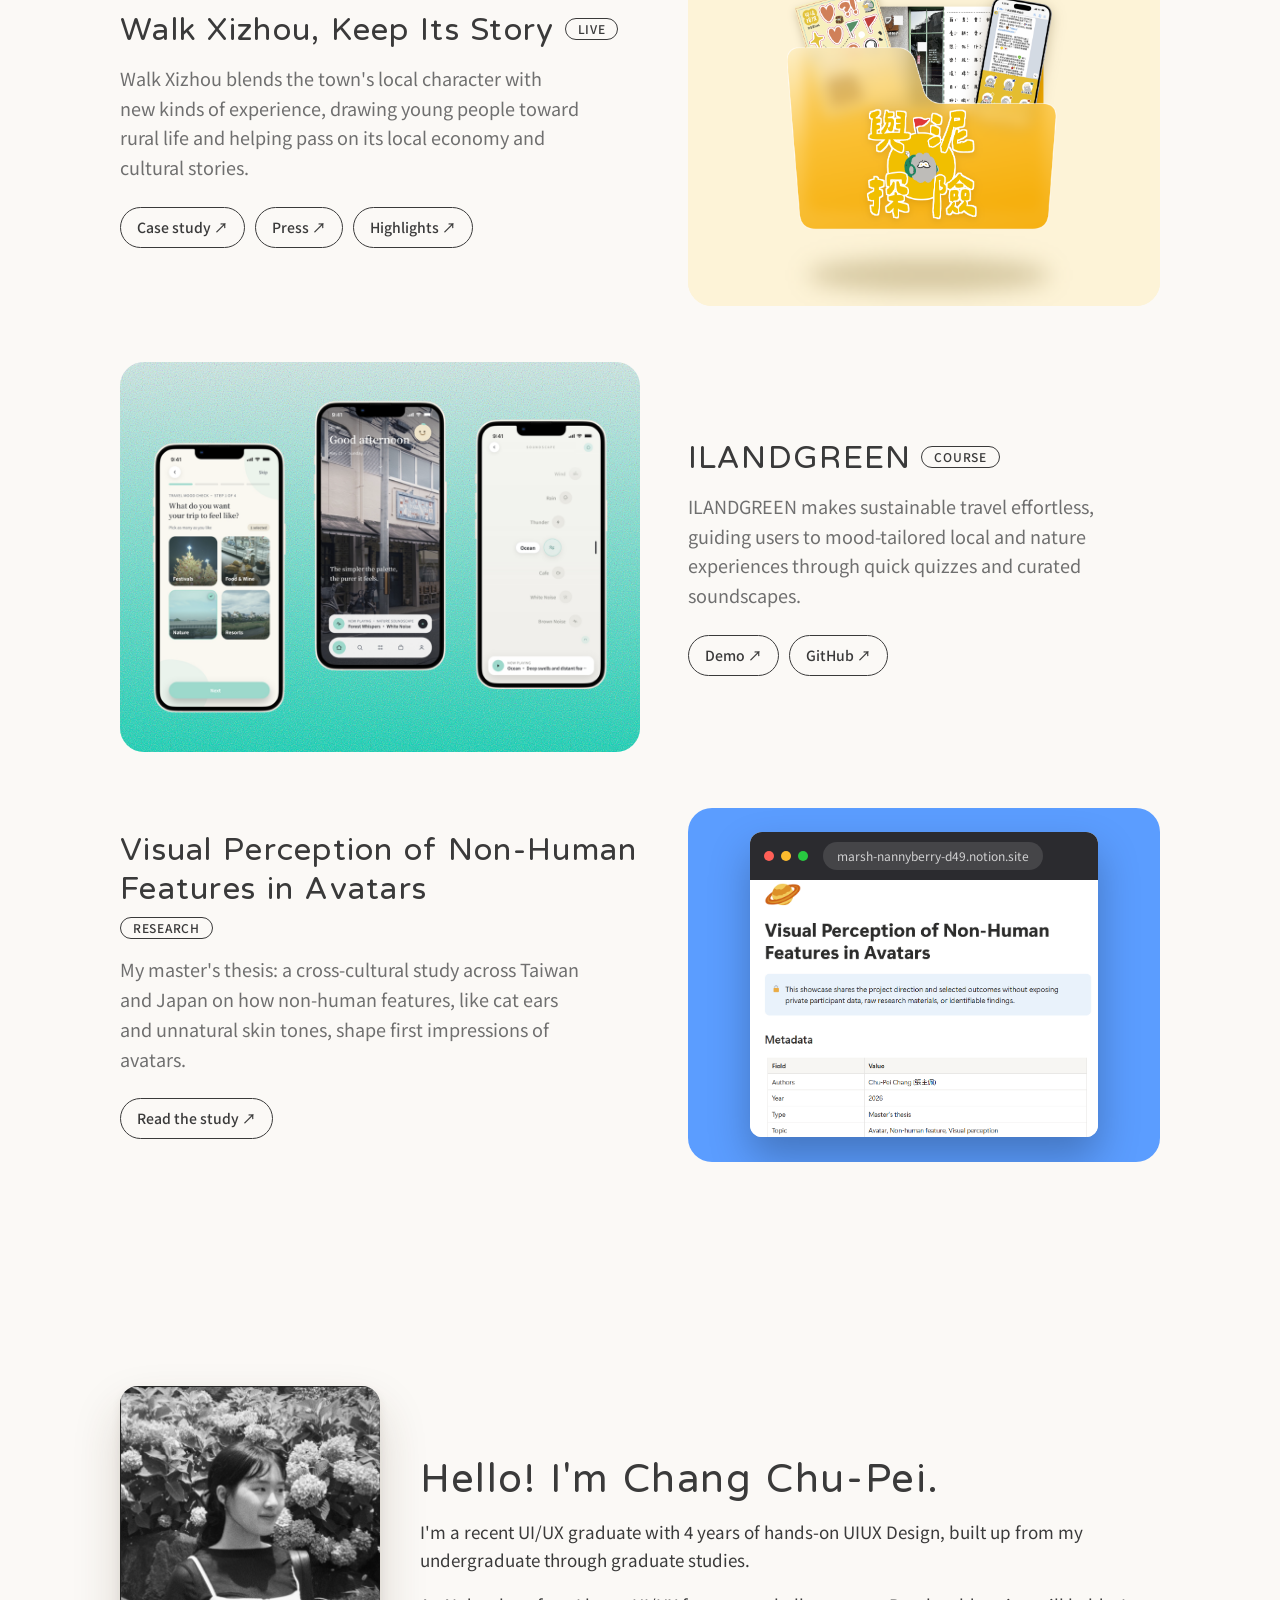
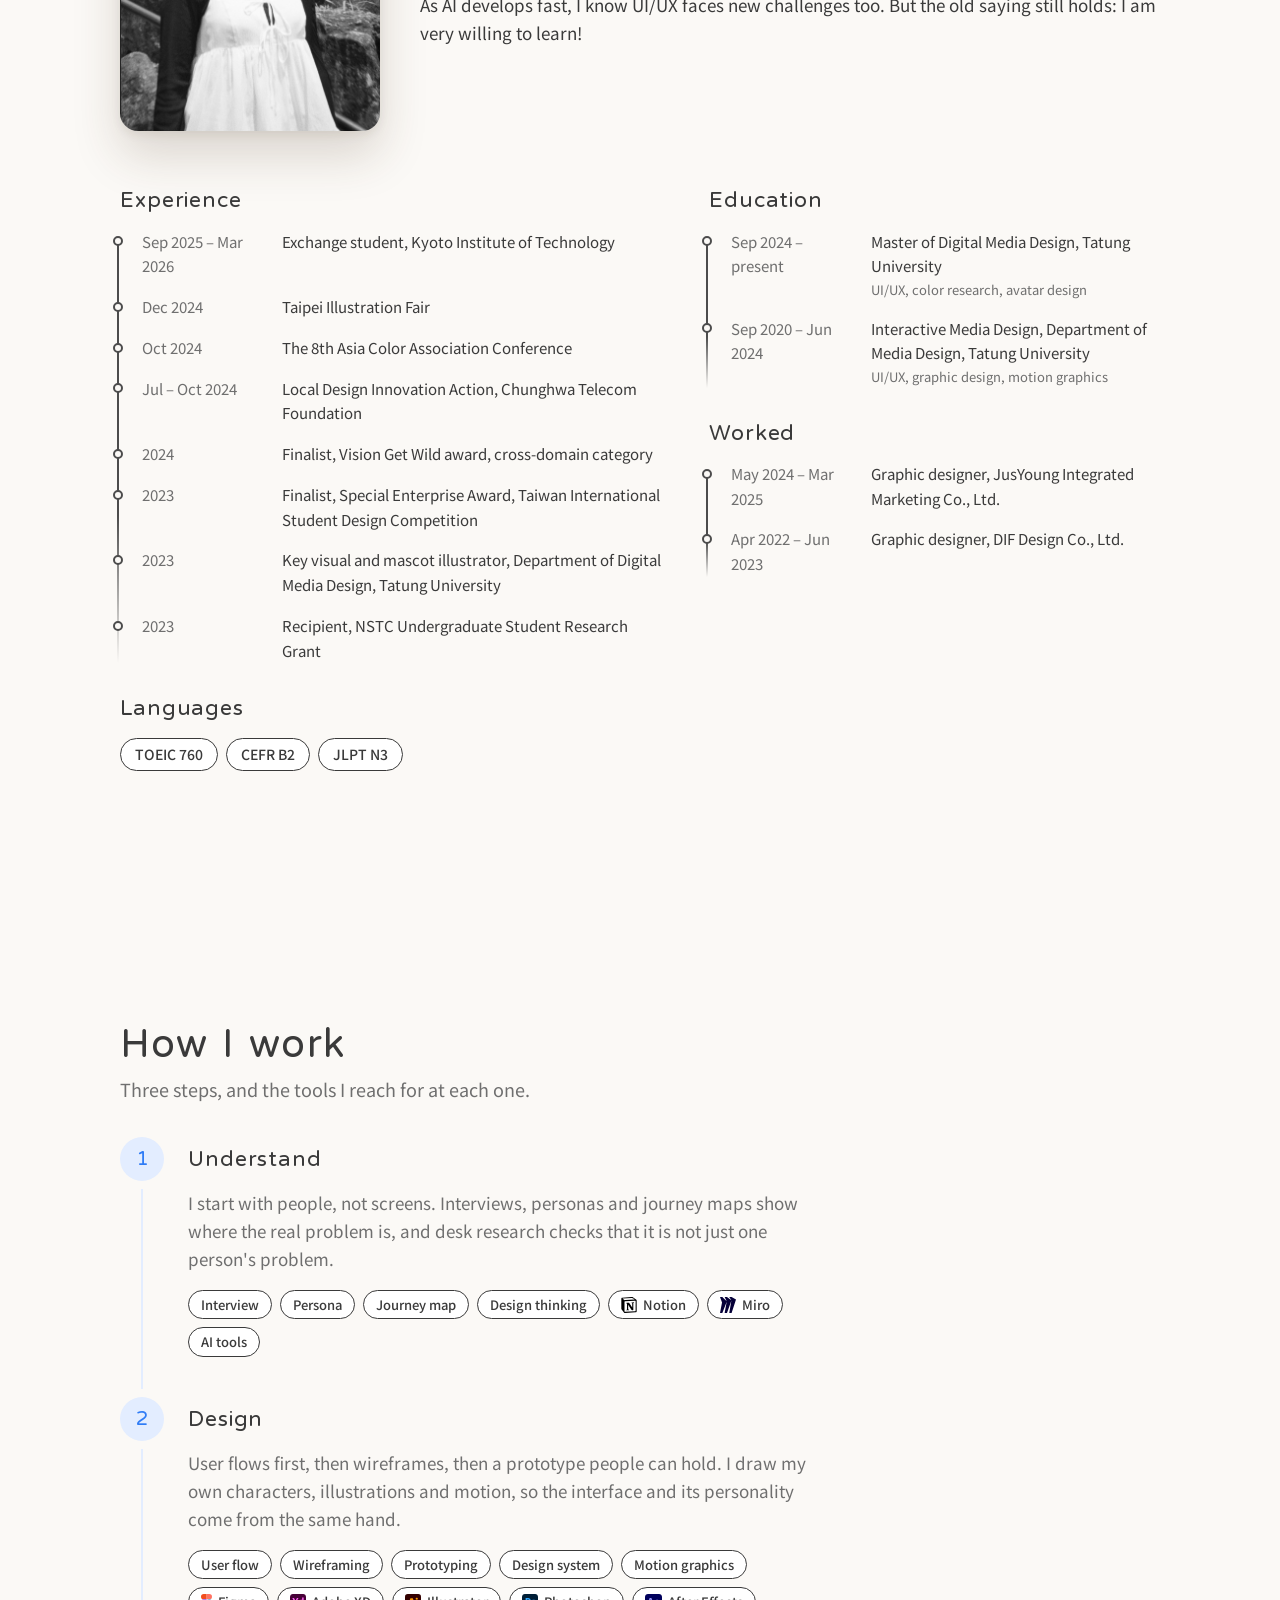
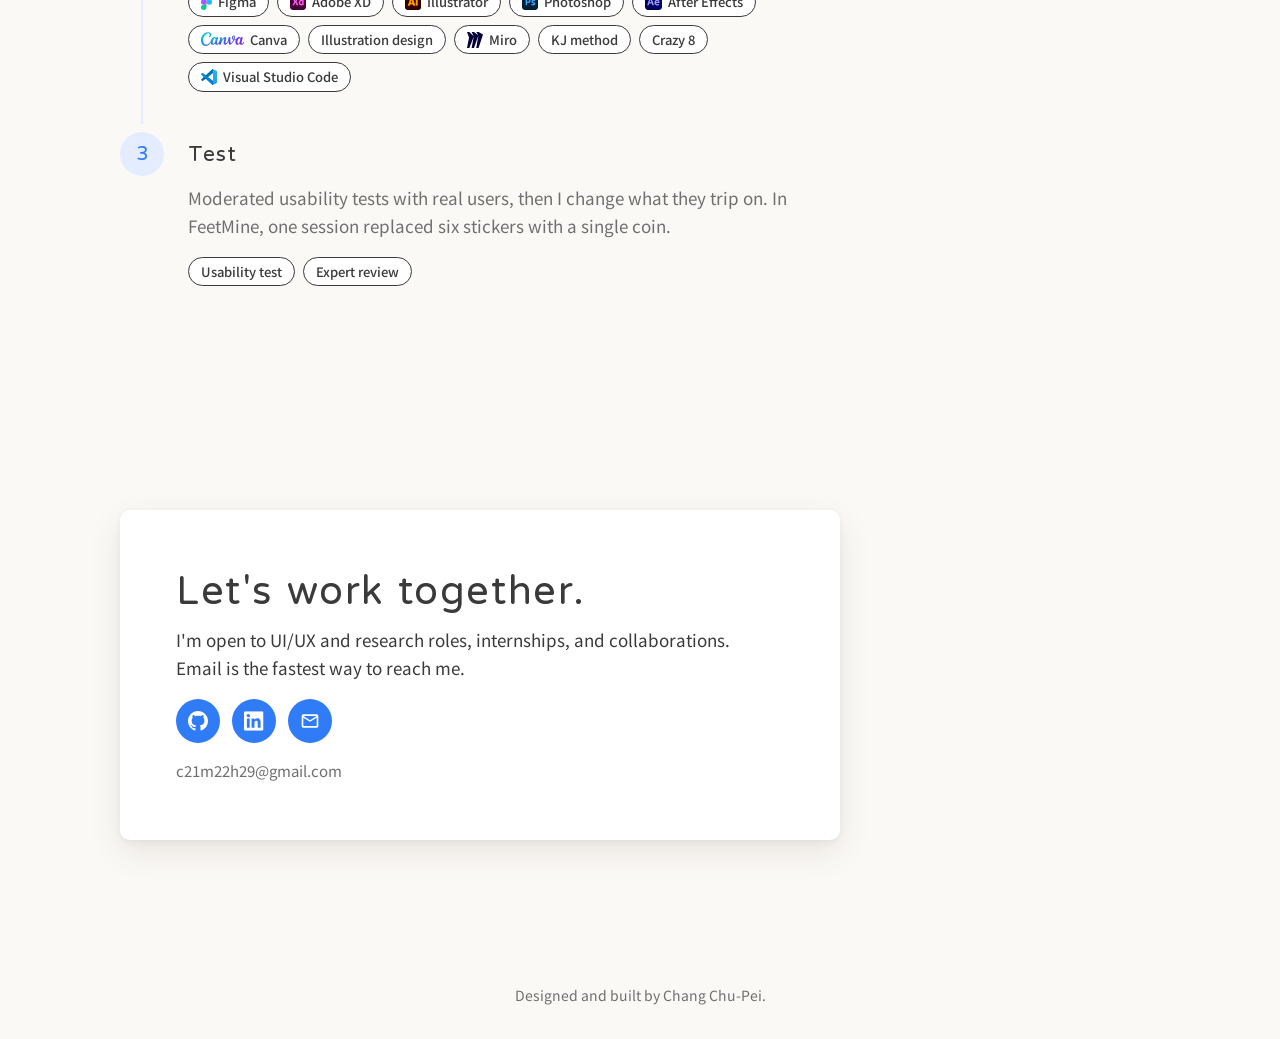
==== commit 15e479c4: "Add the mascot artwork as the site favicon and header icon Co-Authored-By: Claude Sonnet 5 <noreply@" ====
--- a/index.html
+++ b/index.html
@@ -5,6 +5,7 @@
   <meta name="viewport" content="width=device-width, initial-scale=1">
   <title>Chang Chu-Pei 張主佩, UI/UX designer and researcher</title>
   <meta name="description" content="Portfolio of Chang Chu-Pei, UI/UX designer and researcher in Taipei.">
+  <link rel="icon" type="image/png" href="img/site/favicon.png">
   <link rel="preconnect" href="https://fonts.gstatic.com" crossorigin>
   <link href="https://fonts.googleapis.com/css2?family=Huninn&family=Noto+Sans+TC:wght@400;500&display=swap" rel="stylesheet">
   <link rel="stylesheet" href="css/style.css">
@@ -40,7 +41,6 @@
           <a class="object folder" href="#work" draggable="false">
             <span class="folder-tab" data-text="work.title"></span>
             <span class="folder-title" data-text="project.name"></span>
-            <span class="folder-title folder-title-zh" data-text="project.nameZh"></span>
             <span class="folder-caption" data-text="project.summary"></span>
             <img class="folder-mascot" src="img/site/mascot.png" width="363" height="342" alt="" draggable="false">
           </a>
--- a/css/style.css
+++ b/css/style.css
@@ -81,7 +81,8 @@
 }
 /* The name at the left; the section links and the language switch together at the right.
    The links have a fixed width, so the switch stays put when the words change length. */
-.brand { margin-right: auto; font-size: 20px; color: var(--ink); text-decoration: none; }
+.brand { margin-right: auto; display: inline-flex; align-items: center; font-size: 20px; color: var(--ink); text-decoration: none; }
+.brand-icon { display: block; width: 49px; height: 49px; margin-right: 8px; }
 .brand small { font-size: 14px; color: var(--ink-soft); margin-left: 6px; }
 .topbar nav { display: flex; gap: 4px; }
 .topbar nav a { min-width: 4.5em; padding: 4px 0; text-align: center; color: var(--ink); text-decoration: none; font-weight: 500; }
@@ -154,7 +155,6 @@
 }
 .folder-tab { position: absolute; top: -22px; left: 14px; font-size: 13px; color: #fff; }
 .folder-title { max-width: 66%; font-size: 26px; line-height: 1.1; }
-html[lang="en"] .folder-title-zh { display: none; } /* the Chinese project name only shows in the Chinese version */
 .folder-caption { margin-top: 4px; font-size: 14px; color: var(--ink-soft); max-width: 62%; }
 .folder-mascot { position: absolute; right: 16px; top: 0; bottom: 0; margin: auto 0; width: 84px; } /* top and bottom 0 with auto margins: centred in the folder */
 
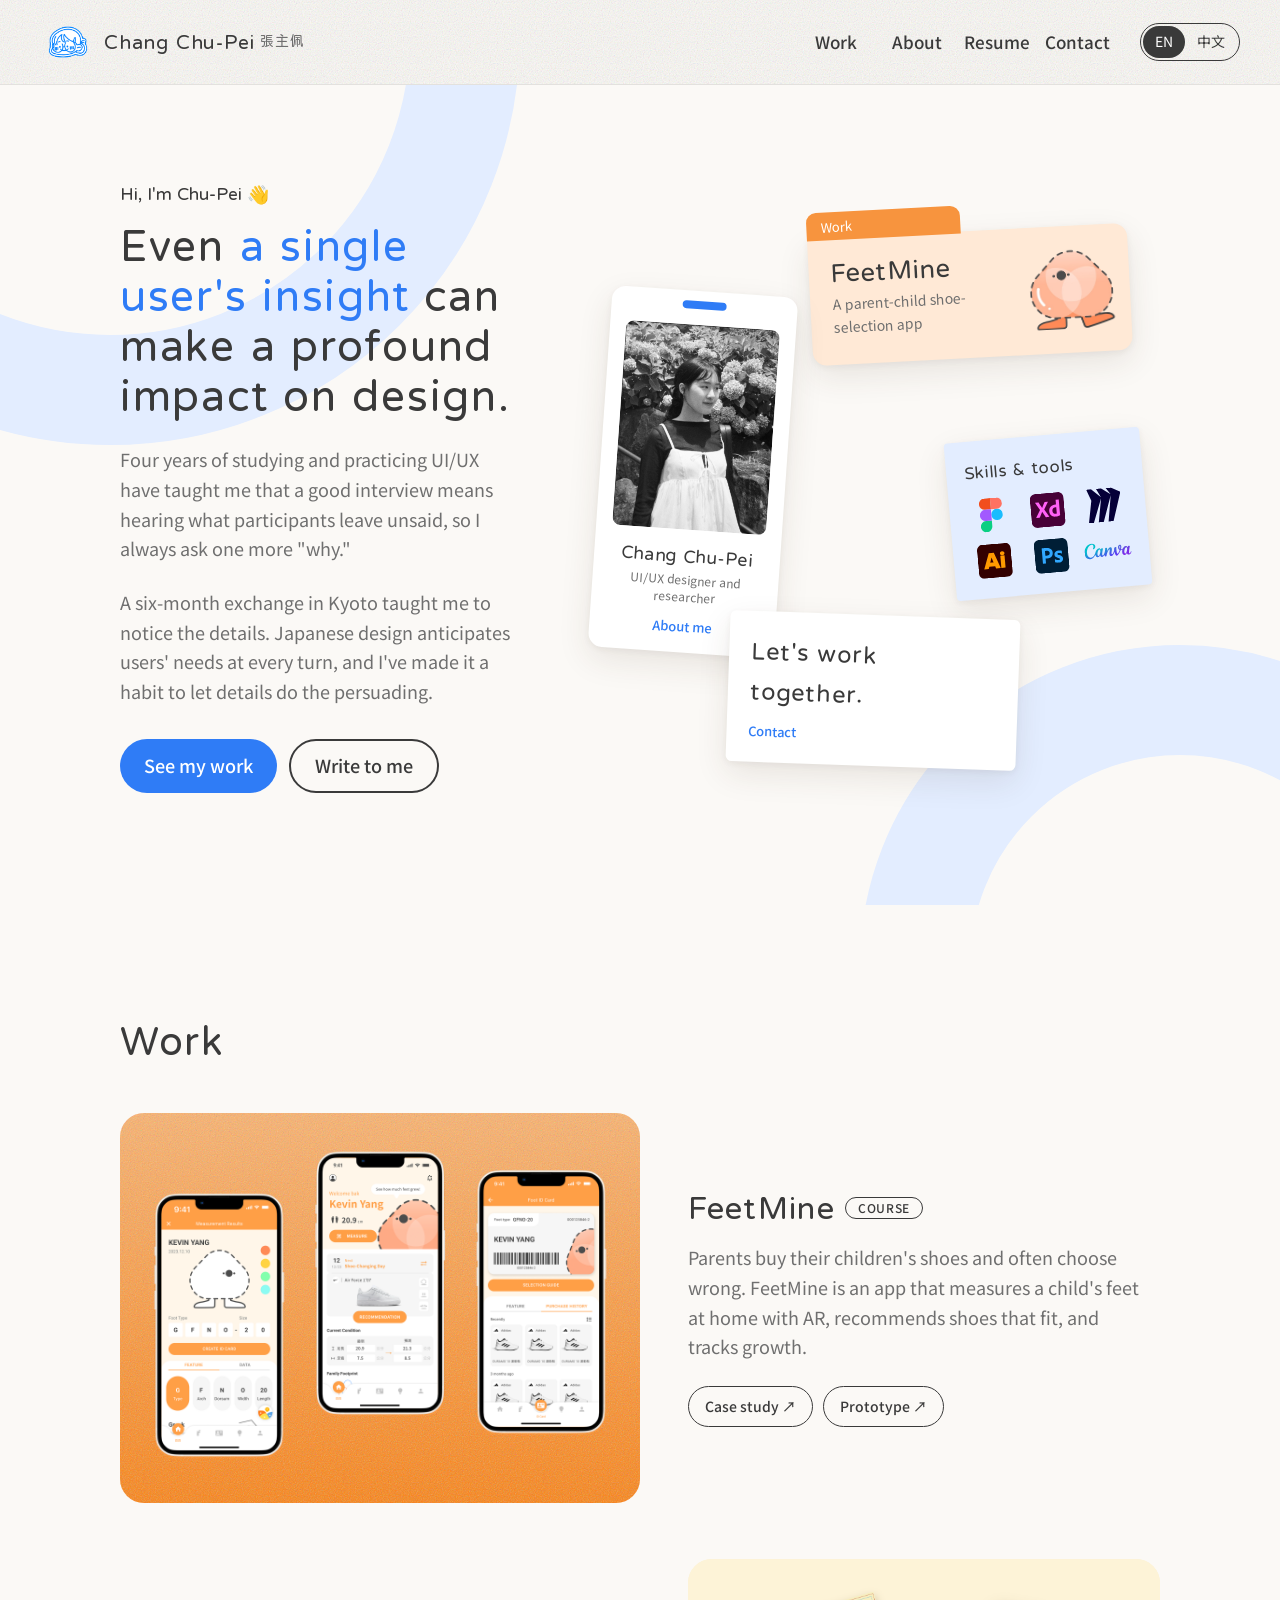
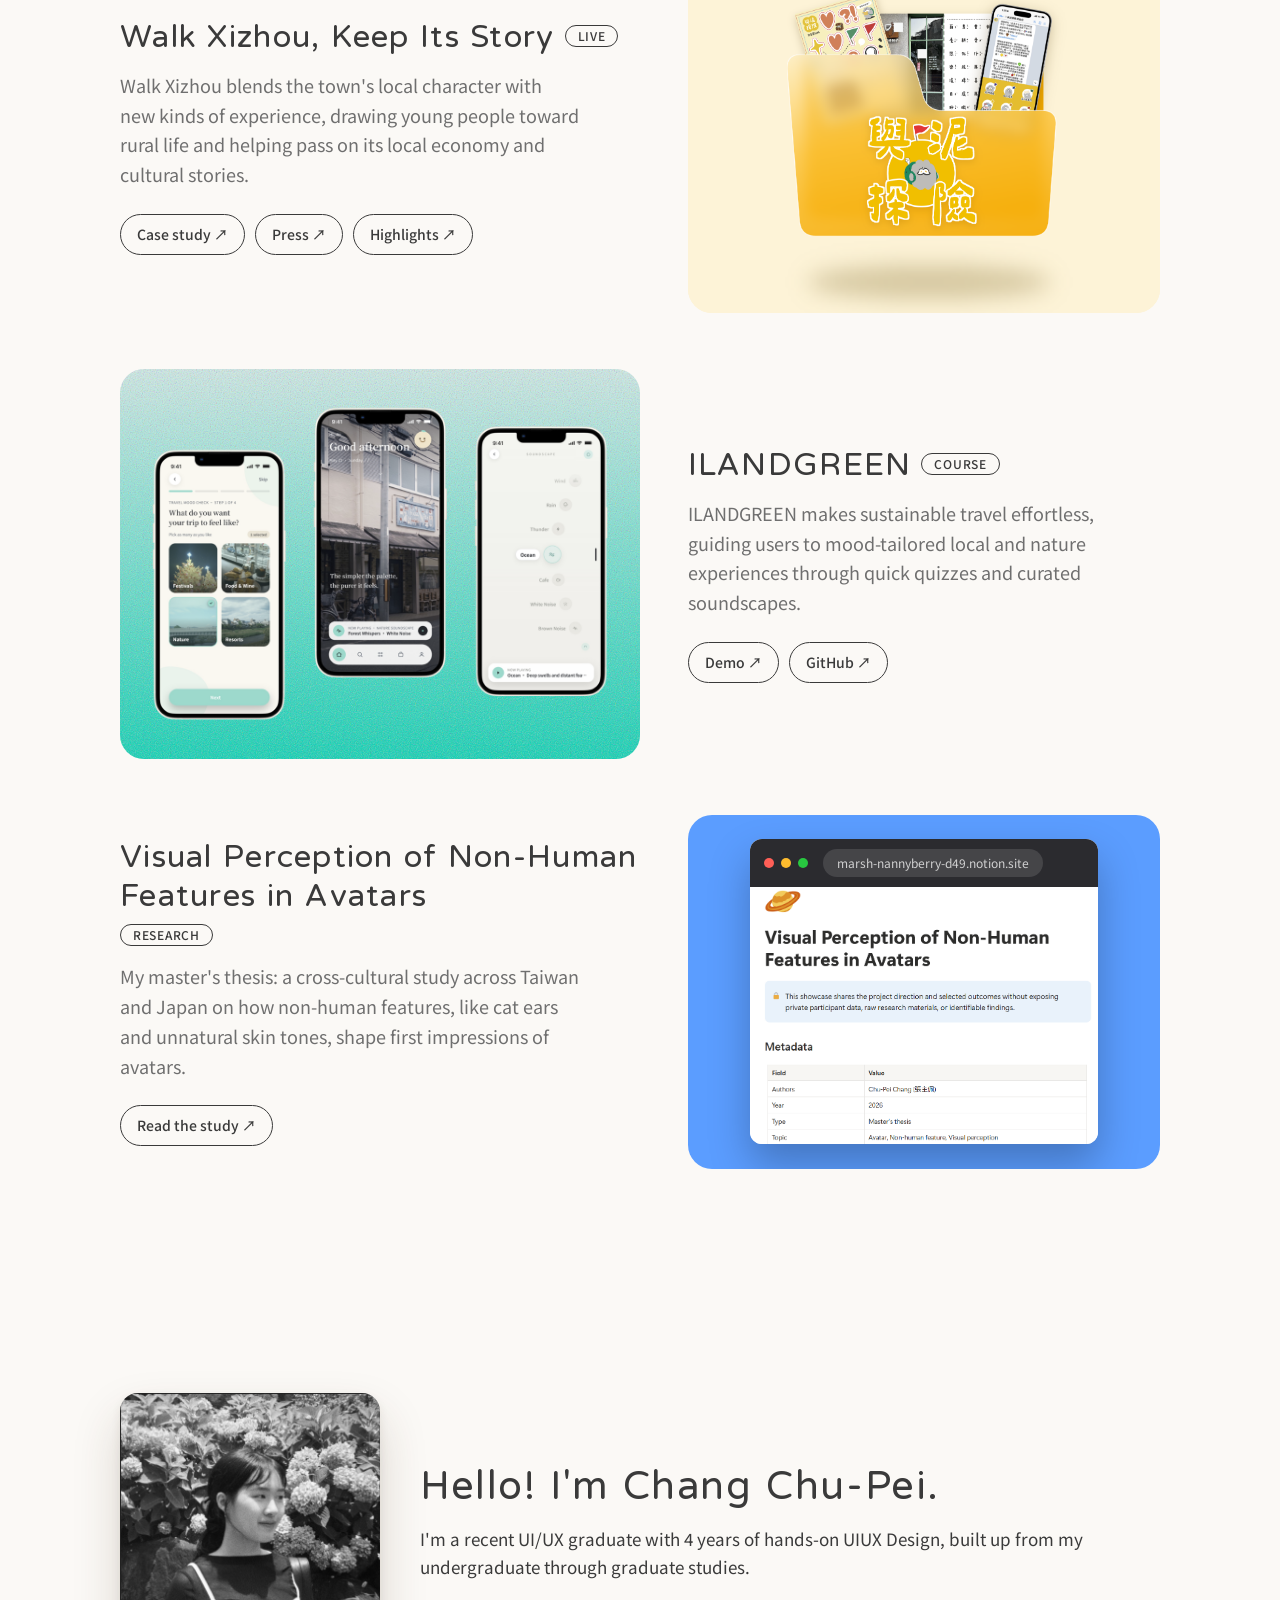
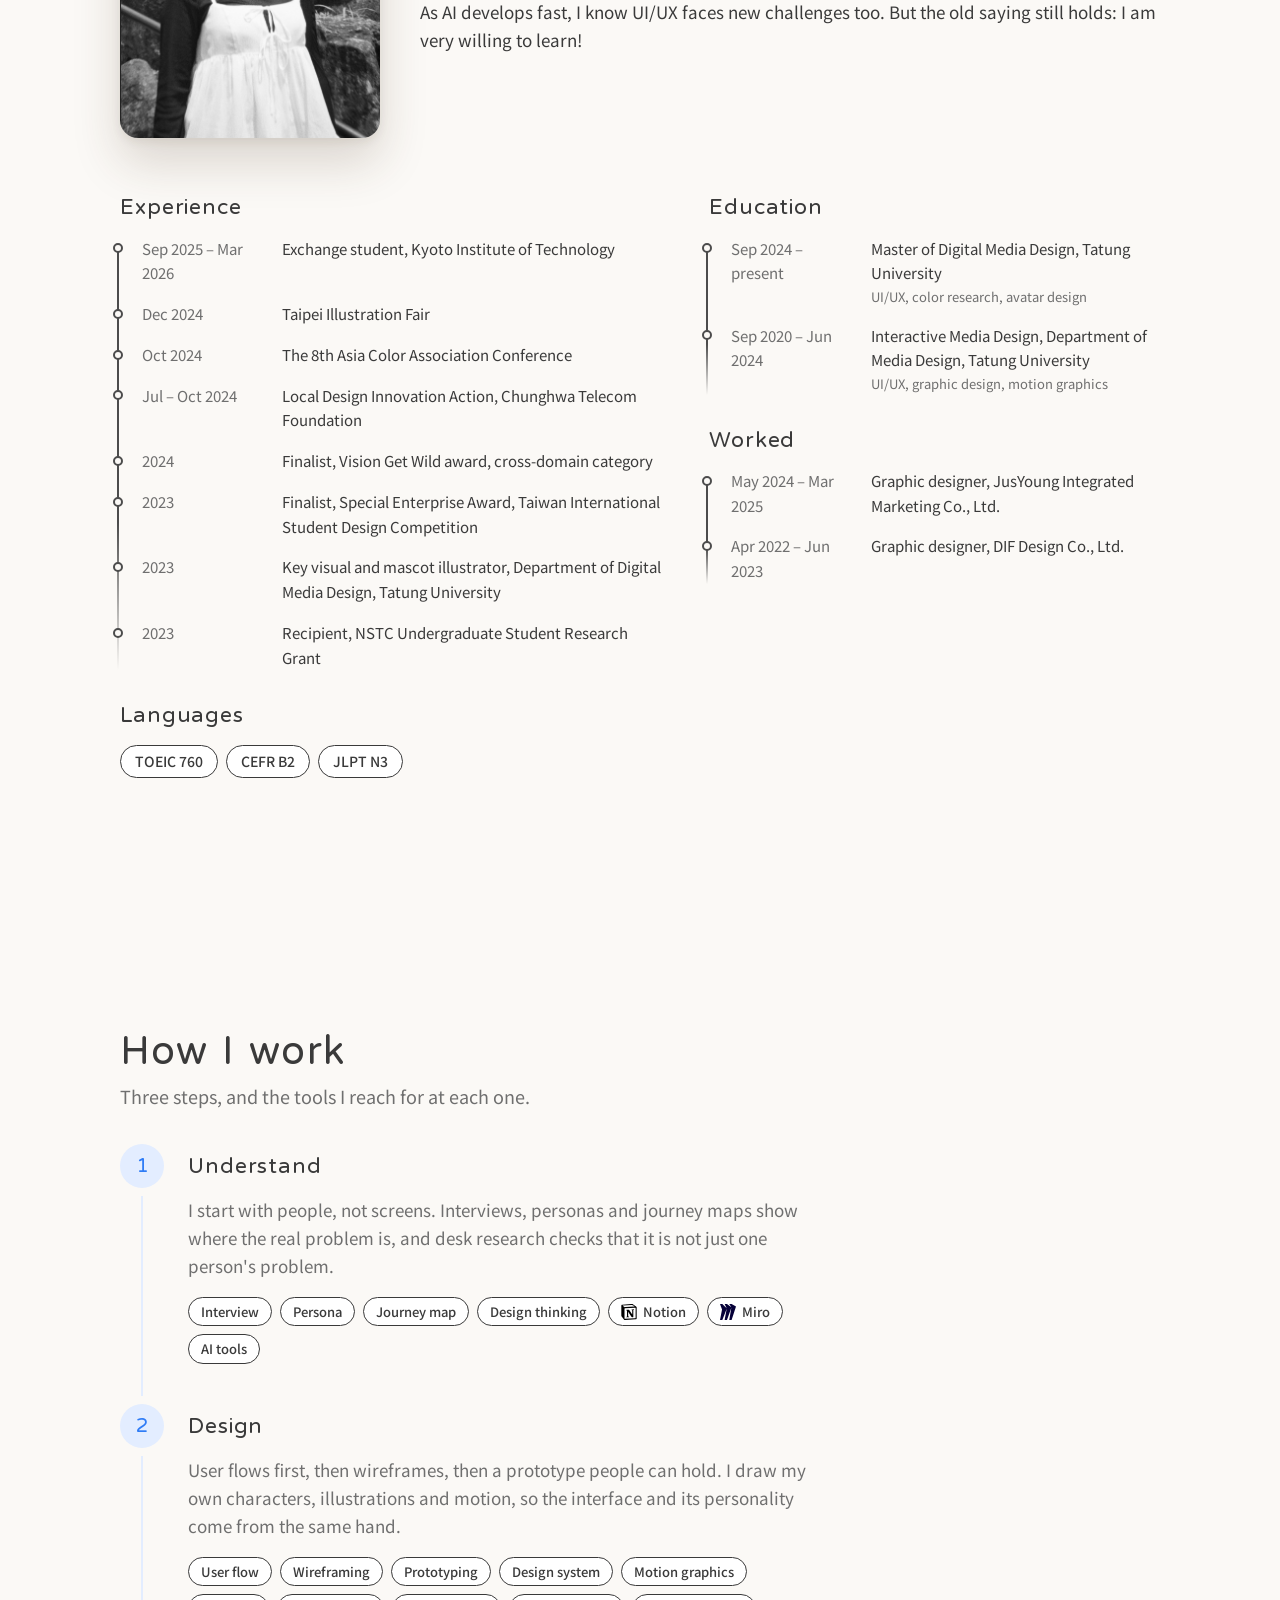
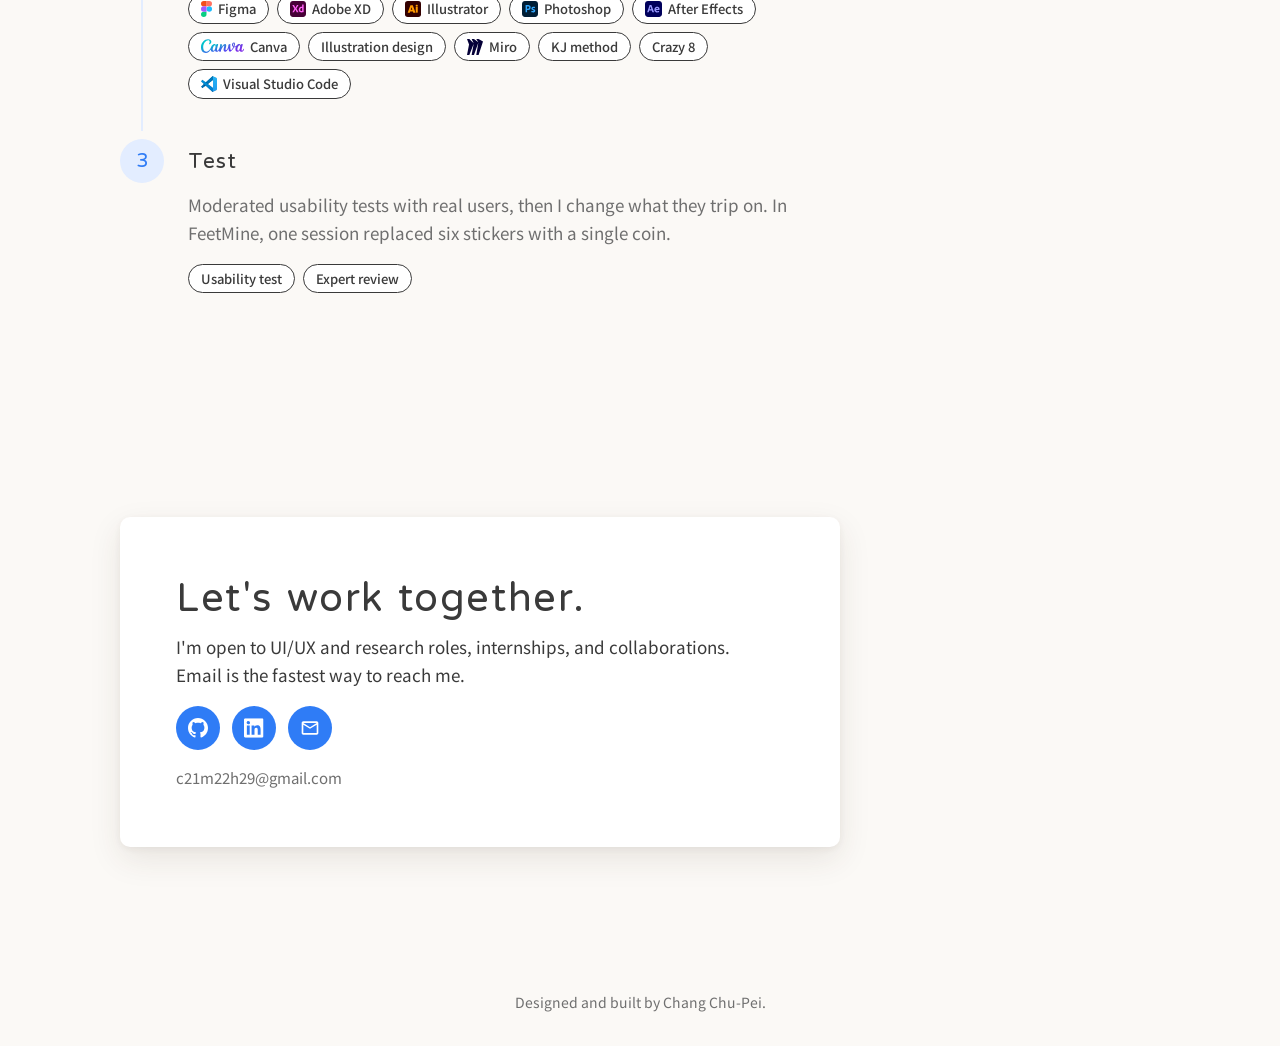
==== commit 3687b2bb: "Grow the header icon to 56px and use a transparent-background variant for the browser tab favicon Co" ====
--- a/index.html
+++ b/index.html
@@ -5,7 +5,7 @@
   <meta name="viewport" content="width=device-width, initial-scale=1">
   <title>Chang Chu-Pei 張主佩, UI/UX designer and researcher</title>
   <meta name="description" content="Portfolio of Chang Chu-Pei, UI/UX designer and researcher in Taipei.">
-  <link rel="icon" type="image/png" href="img/site/favicon.png">
+  <link rel="icon" type="image/png" href="img/site/favicon-transparent.png">
   <link rel="preconnect" href="https://fonts.gstatic.com" crossorigin>
   <link href="https://fonts.googleapis.com/css2?family=Huninn&family=Noto+Sans+TC:wght@400;500&display=swap" rel="stylesheet">
   <link rel="stylesheet" href="css/style.css">
--- a/css/style.css
+++ b/css/style.css
@@ -82,7 +82,7 @@
 /* The name at the left; the section links and the language switch together at the right.
    The links have a fixed width, so the switch stays put when the words change length. */
 .brand { margin-right: auto; display: inline-flex; align-items: center; font-size: 20px; color: var(--ink); text-decoration: none; }
-.brand-icon { display: block; width: 49px; height: 49px; margin-right: 8px; }
+.brand-icon { display: block; width: 56px; height: 56px; margin-right: 8px; }
 .brand small { font-size: 14px; color: var(--ink-soft); margin-left: 6px; }
 .topbar nav { display: flex; gap: 4px; }
 .topbar nav a { min-width: 4.5em; padding: 4px 0; text-align: center; color: var(--ink); text-decoration: none; font-weight: 500; }
